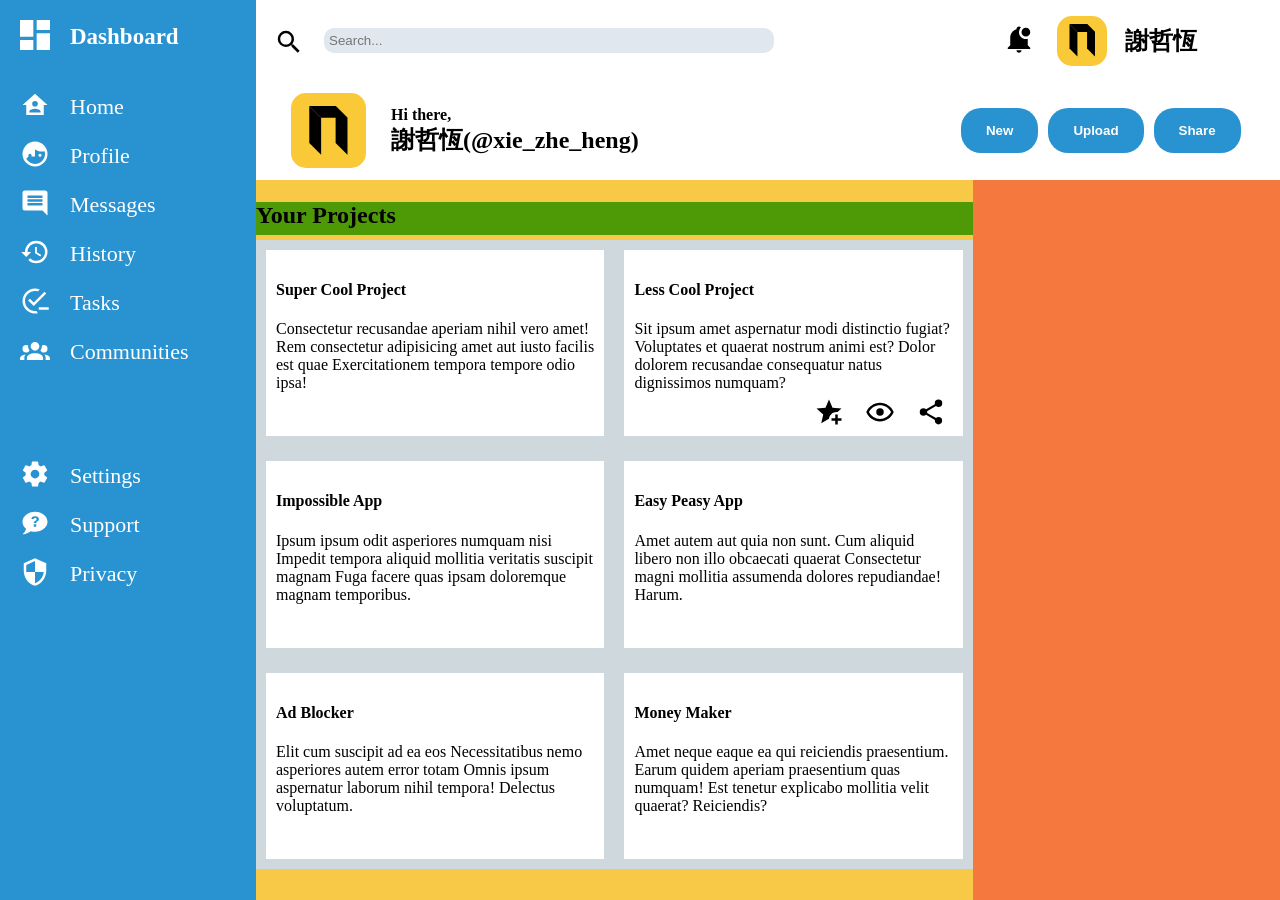
==== dashboard-grid-project/index.html @ 3f79ef55 "PROJECT TILES" ====
<!doctype html>
<html lang="en">
  <head>
    <meta charset="UTF-8" />
    <meta name="viewport" content="width=device-width, initial-scale=1.0" />
    <title>DashBoard</title>
    <link rel="stylesheet" href="style.css" />
    <script src="script.js" defer></script>
  </head>
  <body>
    <!-- CONTAINER -->
    <div class="container">
      <!-- LEFT SECTION -->
      <div class="left">
        <!-- DASHBOARD (logo) -->
        <div class="dashboard">
          <i>
            <svg xmlns="http://www.w3.org/2000/svg" viewBox="0 0 24 24">
              <title>view-dashboard</title>
              <path
                d="M13,3V9H21V3M13,21H21V11H13M3,21H11V15H3M3,13H11V3H3V13Z"
              />
            </svg>
          </i>
          <span>Dashboard</span>
        </div>
        <!-- /dashboard -->
        <!-- NAV -->
        <nav>
          <ul>
            <li>
              <a href="#"
                ><i
                  ><svg xmlns="http://www.w3.org/2000/svg" viewBox="0 0 24 24">
                    <title>home-account</title>
                    <path
                      d="M12,3L2,12H5V20H19V12H22L12,3M12,8.75A2.25,2.25 0 0,1 14.25,11A2.25,2.25 0 0,1 12,13.25A2.25,2.25 0 0,1 9.75,11A2.25,2.25 0 0,1 12,8.75M12,15C13.5,15 16.5,15.75 16.5,17.25V18H7.5V17.25C7.5,15.75 10.5,15 12,15Z"
                    /></svg></i
                ><span>Home</span></a
              >
            </li>
            <li>
              <a href="#"
                ><i
                  ><svg xmlns="http://www.w3.org/2000/svg" viewBox="0 0 24 24">
                    <title>face-man-profile</title>
                    <path
                      d="M12,2A10,10 0 0,0 2,12A10,10 0 0,0 12,22A10,10 0 0,0 22,12A10,10 0 0,0 12,2M12,8.39C13.57,9.4 15.42,10 17.42,10C18.2,10 18.95,9.91 19.67,9.74C19.88,10.45 20,11.21 20,12C20,16.41 16.41,20 12,20C9,20 6.39,18.34 5,15.89L6.75,14V13A1.25,1.25 0 0,1 8,11.75A1.25,1.25 0 0,1 9.25,13V14H12M16,11.75A1.25,1.25 0 0,0 14.75,13A1.25,1.25 0 0,0 16,14.25A1.25,1.25 0 0,0 17.25,13A1.25,1.25 0 0,0 16,11.75Z"
                    /></svg></i
                ><span>Profile</span></a
              >
            </li>
            <li>
              <a href="#"
                ><i
                  ><svg xmlns="http://www.w3.org/2000/svg" viewBox="0 0 24 24">
                    <title>message-reply-text</title>
                    <path
                      d="M18,8H6V6H18V8M18,11H6V9H18V11M18,14H6V12H18V14M22,4A2,2 0 0,0 20,2H4A2,2 0 0,0 2,4V16A2,2 0 0,0 4,18H18L22,22V4Z"
                    /></svg></i
                ><span>Messages</span></a
              >
            </li>
            <li>
              <a href="#"
                ><i
                  ><svg xmlns="http://www.w3.org/2000/svg" viewBox="0 0 24 24">
                    <title>history</title>
                    <path
                      d="M13.5,8H12V13L16.28,15.54L17,14.33L13.5,12.25V8M13,3A9,9 0 0,0 4,12H1L4.96,16.03L9,12H6A7,7 0 0,1 13,5A7,7 0 0,1 20,12A7,7 0 0,1 13,19C11.07,19 9.32,18.21 8.06,16.94L6.64,18.36C8.27,20 10.5,21 13,21A9,9 0 0,0 22,12A9,9 0 0,0 13,3"
                    /></svg></i
                ><span>History</span></a
              >
            </li>
            <li>
              <a href="#"
                ><i
                  ><svg xmlns="http://www.w3.org/2000/svg" viewBox="0 0 24 24">
                    <title>checkbox-marked-circle-minus-outline</title>
                    <path
                      d="M14.3 21.7C13.6 21.9 12.8 22 12 22C6.5 22 2 17.5 2 12C2 6.5 6.5 2 12 2C13.3 2 14.6 2.3 15.8 2.7L14.2 4.3C13.5 4.1 12.8 4 12 4C7.6 4 4 7.6 4 12C4 16.4 7.6 20 12 20C12.4 20 12.9 20 13.3 19.9C13.5 20.6 13.9 21.2 14.3 21.7M7.9 10.1L6.5 11.5L11 16L21 6L19.6 4.6L11 13.2L7.9 10.1M15 17V19H23V17H15Z"
                    /></svg></i
                ><span>Tasks</span></a
              >
            </li>
            <li>
              <a href="#"
                ><i
                  ><svg xmlns="http://www.w3.org/2000/svg" viewBox="0 0 24 24">
                    <title>account-group</title>
                    <path
                      d="M12,5.5A3.5,3.5 0 0,1 15.5,9A3.5,3.5 0 0,1 12,12.5A3.5,3.5 0 0,1 8.5,9A3.5,3.5 0 0,1 12,5.5M5,8C5.56,8 6.08,8.15 6.53,8.42C6.38,9.85 6.8,11.27 7.66,12.38C7.16,13.34 6.16,14 5,14A3,3 0 0,1 2,11A3,3 0 0,1 5,8M19,8A3,3 0 0,1 22,11A3,3 0 0,1 19,14C17.84,14 16.84,13.34 16.34,12.38C17.2,11.27 17.62,9.85 17.47,8.42C17.92,8.15 18.44,8 19,8M5.5,18.25C5.5,16.18 8.41,14.5 12,14.5C15.59,14.5 18.5,16.18 18.5,18.25V20H5.5V18.25M0,20V18.5C0,17.11 1.89,15.94 4.45,15.6C3.86,16.28 3.5,17.22 3.5,18.25V20H0M24,20H20.5V18.25C20.5,17.22 20.14,16.28 19.55,15.6C22.11,15.94 24,17.11 24,18.5V20Z"
                    /></svg></i
                ><span>Communities</span></a
              >
            </li>
            <li>
              <a href="#"
                ><i
                  ><svg xmlns="http://www.w3.org/2000/svg" viewBox="0 0 24 24">
                    <title>cog</title>
                    <path
                      d="M12,15.5A3.5,3.5 0 0,1 8.5,12A3.5,3.5 0 0,1 12,8.5A3.5,3.5 0 0,1 15.5,12A3.5,3.5 0 0,1 12,15.5M19.43,12.97C19.47,12.65 19.5,12.33 19.5,12C19.5,11.67 19.47,11.34 19.43,11L21.54,9.37C21.73,9.22 21.78,8.95 21.66,8.73L19.66,5.27C19.54,5.05 19.27,4.96 19.05,5.05L16.56,6.05C16.04,5.66 15.5,5.32 14.87,5.07L14.5,2.42C14.46,2.18 14.25,2 14,2H10C9.75,2 9.54,2.18 9.5,2.42L9.13,5.07C8.5,5.32 7.96,5.66 7.44,6.05L4.95,5.05C4.73,4.96 4.46,5.05 4.34,5.27L2.34,8.73C2.21,8.95 2.27,9.22 2.46,9.37L4.57,11C4.53,11.34 4.5,11.67 4.5,12C4.5,12.33 4.53,12.65 4.57,12.97L2.46,14.63C2.27,14.78 2.21,15.05 2.34,15.27L4.34,18.73C4.46,18.95 4.73,19.03 4.95,18.95L7.44,17.94C7.96,18.34 8.5,18.68 9.13,18.93L9.5,21.58C9.54,21.82 9.75,22 10,22H14C14.25,22 14.46,21.82 14.5,21.58L14.87,18.93C15.5,18.67 16.04,18.34 16.56,17.94L19.05,18.95C19.27,19.03 19.54,18.95 19.66,18.73L21.66,15.27C21.78,15.05 21.73,14.78 21.54,14.63L19.43,12.97Z"
                    /></svg></i
                ><span>Settings</span></a
              >
            </li>
            <li>
              <a href="#"
                ><i
                  ><svg xmlns="http://www.w3.org/2000/svg" viewBox="0 0 24 24">
                    <title>chat-question</title>
                    <path
                      d="M12 3C6.5 3 2 6.6 2 11C2 13.1 3 15.1 4.8 16.5C4.8 17.1 4.4 18.7 2 21C2 21 5.5 21 8.5 18.5C9.6 18.8 10.8 19 12 19C17.5 19 22 15.4 22 11S17.5 3 12 3M13 15H11V13H13V15M14.8 10C14.5 10.4 14.1 10.6 13.7 10.8C13.4 11 13.3 11.1 13.2 11.3C13 11.5 13 11.7 13 12H11C11 11.5 11.1 11.2 11.3 10.9C11.5 10.7 11.9 10.4 12.4 10.1C12.7 10 12.9 9.8 13 9.6C13.1 9.4 13.2 9.1 13.2 8.9C13.2 8.6 13.1 8.4 12.9 8.2C12.7 8 12.4 7.9 12.1 7.9C11.8 7.9 11.6 8 11.4 8.1C11.2 8.2 11.1 8.4 11.1 8.7H9.1C9.2 8 9.5 7.4 10 7C10.5 6.6 11.2 6.5 12.1 6.5C13 6.5 13.8 6.7 14.3 7.1C14.8 7.5 15.1 8.1 15.1 8.8C15.2 9.2 15.1 9.6 14.8 10Z"
                    /></svg></i
                ><span>Support</span></a
              >
            </li>
            <li>
              <a href="#"
                ><i
                  ><svg xmlns="http://www.w3.org/2000/svg" viewBox="0 0 24 24">
                    <title>security</title>
                    <path
                      d="M12,12H19C18.47,16.11 15.72,19.78 12,20.92V12H5V6.3L12,3.19M12,1L3,5V11C3,16.55 6.84,21.73 12,23C17.16,21.73 21,16.55 21,11V5L12,1Z"
                    /></svg></i
                ><span>Privacy</span></a
              >
            </li>
          </ul>
        </nav>
        <!-- /nav -->
      </div>
      <!-- /left -->
      <!-- TOP SECTION-->
      <div class="top">
        <!-- SEARCH (bar) -->
        <div class="search">
          <button class="glass">
            <svg xmlns="http://www.w3.org/2000/svg" viewBox="0 0 24 24">
              <title>magnify</title>
              <path
                d="M9.5,3A6.5,6.5 0 0,1 16,9.5C16,11.11 15.41,12.59 14.44,13.73L14.71,14H15.5L20.5,19L19,20.5L14,15.5V14.71L13.73,14.44C12.59,15.41 11.11,16 9.5,16A6.5,6.5 0 0,1 3,9.5A6.5,6.5 0 0,1 9.5,3M9.5,5C7,5 5,7 5,9.5C5,12 7,14 9.5,14C12,14 14,12 14,9.5C14,7 12,5 9.5,5Z"
              />
            </svg>
          </button>
          <div class="bar">
            <input type="text" placeholder="Search..." />
          </div>
        </div>
        <!-- /search -->
        <!-- PROFILE  -->
        <div class="profile">
          <!-- BELL ICON -->
          <i class="bellicon">
            <svg xmlns="http://www.w3.org/2000/svg" viewBox="0 0 24 24">
              <title>bell-badge</title>
              <path
                d="M21 6.5C21 8.43 19.43 10 17.5 10S14 8.43 14 6.5 15.57 3 17.5 3 21 4.57 21 6.5M19 11.79C18.5 11.92 18 12 17.5 12C14.47 12 12 9.53 12 6.5C12 5.03 12.58 3.7 13.5 2.71C13.15 2.28 12.61 2 12 2C10.9 2 10 2.9 10 4V4.29C7.03 5.17 5 7.9 5 11V17L3 19V20H21V19L19 17V11.79M12 23C13.11 23 14 22.11 14 21H10C10 22.11 10.9 23 12 23Z"
              />
            </svg>
          </i>
          <!-- /bellicon -->
          <!-- LT1 PROFILE PIC -->
          <div class="profile-pic">
            <svg
              class="lt1"
              xmlns="http://www.w3.org/2000/svg"
              viewBox="34 18 58 74"
            >
              <polygon points="34,18 52,36 52,92 34,74" fill="#000" />
              <polygon points="34,18 74,18 92,36 52,36" fill="#000" />
              <polygon points="74,18 92,36 92,92 74,74" fill="#000" />
            </svg>
          </div>
          <!-- /lt1 profile pic -->
          <h2 class="my-name">謝哲恆</h2>
        </div>
        <!-- /profile -->
        <!-- WELCOME  -->
        <div class="welcome">
          <!-- LARGER PROFILE PIC -->
          <div class="profile-pic">
            <svg
              class="lt1"
              xmlns="http://www.w3.org/2000/svg"
              viewBox="34 18 58 74"
            >
              <polygon points="34,18 52,36 52,92 34,74" fill="#000" />
              <polygon points="34,18 74,18 92,36 52,36" fill="#000" />
              <polygon points="74,18 92,36 92,92 74,74" fill="#000" />
            </svg>
          </div>
          <!-- /larger profile pic -->
          <!-- hi there username -->
          <div class="hi-there-xie">
            <h4>Hi there,</h4>
            <h2>謝哲恆(@xie_zhe_heng)</h2>
          </div>
          <!-- /hi-there -->
        </div>
        <!-- /welcome -->
        <!-- FILE -->
        <div class="file">
          <button class="btn">New</button>
          <button class="btn">Upload</button>
          <button class="btn">Share</button>
        </div>
        <!-- /file -->
      </div>
      <!-- /top -->
      <div class="bottom">
        <!-- PROJECTS -->
        <div class="projects">
          <h2 class="your-projects">Your Projects</h2>
          <div class="tiles">
            <div class="super-cool-project">
              <h4>Super Cool Project</h4>
              <p>Consectetur recusandae aperiam nihil vero amet! Rem consectetur adipisicing amet aut iusto facilis est quae Exercitationem tempora tempore odio ipsa!</p>
            </div>
            <div class="super-cool-project">
              <h4>
                Less Cool Project
              </h4>
              <p>Sit ipsum amet aspernatur modi distinctio fugiat? Voluptates et quaerat nostrum animi est? Dolor dolorem recusandae consequatur natus dignissimos numquam?</p>
              <button class="star">
                <svg xmlns="http://www.w3.org/2000/svg" viewBox="0 0 24 24"><title>star-plus</title><path d="M5.8 21L7.4 14L2 9.2L9.2 8.6L12 2L14.8 8.6L22 9.2L18.8 12H18C14.9 12 12.4 14.3 12 17.3L5.8 21M17 14V17H14V19H17V22H19V19H22V17H19V14H17Z" /></svg>
              </button>
              <button class="eye">
                <svg xmlns="http://www.w3.org/2000/svg" viewBox="0 0 24 24"><title>eye-outline</title><path d="M12,9A3,3 0 0,1 15,12A3,3 0 0,1 12,15A3,3 0 0,1 9,12A3,3 0 0,1 12,9M12,4.5C17,4.5 21.27,7.61 23,12C21.27,16.39 17,19.5 12,19.5C7,19.5 2.73,16.39 1,12C2.73,7.61 7,4.5 12,4.5M3.18,12C4.83,15.36 8.24,17.5 12,17.5C15.76,17.5 19.17,15.36 20.82,12C19.17,8.64 15.76,6.5 12,6.5C8.24,6.5 4.83,8.64 3.18,12Z" /></svg>
              </button>
              <button class="share">
                <svg xmlns="http://www.w3.org/2000/svg" viewBox="0 0 24 24"><title>share-variant</title><path d="M18,16.08C17.24,16.08 16.56,16.38 16.04,16.85L8.91,12.7C8.96,12.47 9,12.24 9,12C9,11.76 8.96,11.53 8.91,11.3L15.96,7.19C16.5,7.69 17.21,8 18,8A3,3 0 0,0 21,5A3,3 0 0,0 18,2A3,3 0 0,0 15,5C15,5.24 15.04,5.47 15.09,5.7L8.04,9.81C7.5,9.31 6.79,9 6,9A3,3 0 0,0 3,12A3,3 0 0,0 6,15C6.79,15 7.5,14.69 8.04,14.19L15.16,18.34C15.11,18.55 15.08,18.77 15.08,19C15.08,20.61 16.39,21.91 18,21.91C19.61,21.91 20.92,20.61 20.92,19A2.92,2.92 0 0,0 18,16.08Z" /></svg>
              </button>
            </div>
            <div class="super-cool-project">
              <h4>
                Impossible App
              </h4>
              <p>Ipsum ipsum odit asperiores numquam nisi Impedit tempora aliquid mollitia veritatis suscipit magnam Fuga facere quas ipsam doloremque magnam temporibus.</p>
            </div>
            <div class="super-cool-project">
              <h4>
                Easy Peasy App
              </h4>
              <p>Amet autem aut quia non sunt. Cum aliquid libero non illo obcaecati quaerat Consectetur magni mollitia assumenda dolores repudiandae! Harum.</p>
            </div>
            <div class="super-cool-project">
              <h4>
                Ad Blocker
              </h4>
              <p>Elit cum suscipit ad ea eos Necessitatibus nemo asperiores autem error totam Omnis ipsum aspernatur laborum nihil tempora! Delectus voluptatum.</p>
            </div>
            <div class="super-cool-project">
              <h4>Money Maker</h4>
              <p>Amet neque eaque ea qui reiciendis praesentium. Earum quidem aperiam praesentium quas numquam! Est tenetur explicabo mollitia velit quaerat? Reiciendis?</p>
            </div>
          </div>
        </div>
        <!-- /projects -->
        <!-- ANNOUNCEMENTS TRENDING -->
        <div class="announcements-trending"></div>
        <!-- /announcements trending -->
      </div>
    </div>
    <!-- /container -->
  </body>
</html>
---- dashboard-grid-project/style.css ----
html, body {
  margin: 0;
}

* {
  box-sizing: border-box;
}

.container {
  height: 100vh;
  display: grid;
  grid-template-columns: 20% 1fr 1fr 1fr;
  grid-template-rows: 20% 1fr 1fr 1fr;
  grid-template-areas: "nav top top top" "nav bottom bottom bottom" "nav bottom bottom bottom" "nav bottom bottom bottom";
}

.left  {
  background-color: #2992d0;
  grid-area: nav;
}

.top  {
  grid-area: top;
  background-color: #fff;
}

.bottom {
  grid-area: bottom;
  background-color: #e1e7ef;
}

nav ul {
  display: flex;
  flex-direction: column;
  list-style: none;
  padding-left: 20px;
  gap: 15px;
}

nav svg {
  width: 30px;
  margin-right: 20px;
  fill: white;
}

nav ul li a{
  display: flex;
  align-items: center;
  justify-content: flex-start;
  text-decoration: none;
  color: #fff;
}

a span {
  font-size: 22px;
}

nav ul li:nth-child(6) {
  margin-bottom: 75px;
}

.dashboard {
  display: flex;
  align-items: center;
  padding: 15px;
}

.dashboard span {
  color: #fff;
  font-size: 23px;
  font-weight: bold;
}

.dashboard svg {
  margin-right: 15px;
  width: 40px;
  fill: #fff;
}

.search {
  grid-area: search;
  display: flex;
  align-items: center;
  justify-content: flex-start;
  gap: 0;
  padding: 0;
}

.profile {
  grid-area: profile;
}

.welcome {
  grid-area: welcome;
}

.file {
  grid-area: file;
}

.top {
  display: grid;
  grid-template-areas: "search search search profile profile" "welcome welcome welcome file file";
  grid-template-columns: 30% 1fr 1fr 1fr 1fr;
  grid-template-rows: 1fr 55%;
}

.bar input {
  border: none;
  outline: none;
  width: 450px;
  background-color: #e1e7ef;
  border-radius: 10px;
  padding: 5px;
}

/* MAGNIFYING GLASS ICON */
.glass {
  background: none;
  border: none;
  cursor: pointer;
  margin-left: 18px;
  margin-top: 5px;
  padding: 0;
  fill: #000;
  width: 50px;
}

.profile {
  display: flex;
  justify-content: center;
  align-items: center;
  gap: 8px;
}

.glass svg {
  margin-right: 20px;
}

.profile-pic {
  background-color: #f9c937;
  width: 50px;
  height: 50px;
  border-radius: 15px;
  position: relative;
  display: flex;
  justify-content: center;
  align-items: center;
  margin-right: 10px;
  cursor: pointer;
}

.lt1 {
  width: 65%;
  height: 65%;
  fill: #000;
}

.bellicon svg {
  cursor: pointer;
  fill: white;
  width: 30px;
  fill: #000;
  margin-right: 15px;
}

.my-name {
  cursor: pointer;
}

.welcome {
  display: flex;
  align-items: center;
  justify-content: flex-start;
  gap: 15px;
}

.welcome .profile-pic {
  margin-left: 35px;
  width: 75px;
  height: 75px;
}

.hi-there-xie {
  display: flex;
  flex-direction: column;
  gap: 0;
  justify-content: center;
  align-items: flex-start;
}

.hi-there-xie h4,
.hi-there-xie h2 {
  margin: 0;
}

.file {
  display: flex;
  justify-content: center;
  align-items: center;
  gap: 10px;
}

.btn {
  background-color: #2992d0;
  font-weight: bold;
  border: none;
  padding: 15px 25px;
  color: #fff;
  border-radius: 20px;
  cursor: pointer;

}

.bottom {
  display: grid;
  grid-template-areas: "projects announcements-trending";
  grid-template-columns: 70% 1fr;
}

.projects {
  grid-area: projects;
  background-color: #f8c847;
  display: grid;
  padding: 3% 0 5%;
  grid-template-rows: 5% 95%;
  gap: 5px;
}

.announcements-trending {
  grid-area: announcements-trending;
  background-color: #f5793e;
}

.your-projects {
  background-color: #4e9a06;
  padding: 0;
  margin: 0;
}

.tiles {
  background-color: #cfd8dc;
  display: grid;
  grid-template-columns: 1fr 1fr;
  grid-template-rows: 1fr 1fr 1fr;
  row-gap: 25px;
  column-gap: 20px;
  padding: 10px;
}

.super-cool-project {
  background-color: #ffffff;
  padding: 10px;
  position: relative;
}

.super-cool-project svg {
  width: 30px;
  position: absolute;
}

.super-cool-project button {
  background: none;
  border: none;
  padding: 0;
  cursor: pointer;
  color: inherit; /* so icon inherits text color */
}

.star svg {
  right: 35%;
  bottom: 5%;
}

.eye svg {
  right: 20%;
  bottom: 5%;
}

.share svg {
  right: 5%;
  bottom: 5%;
}
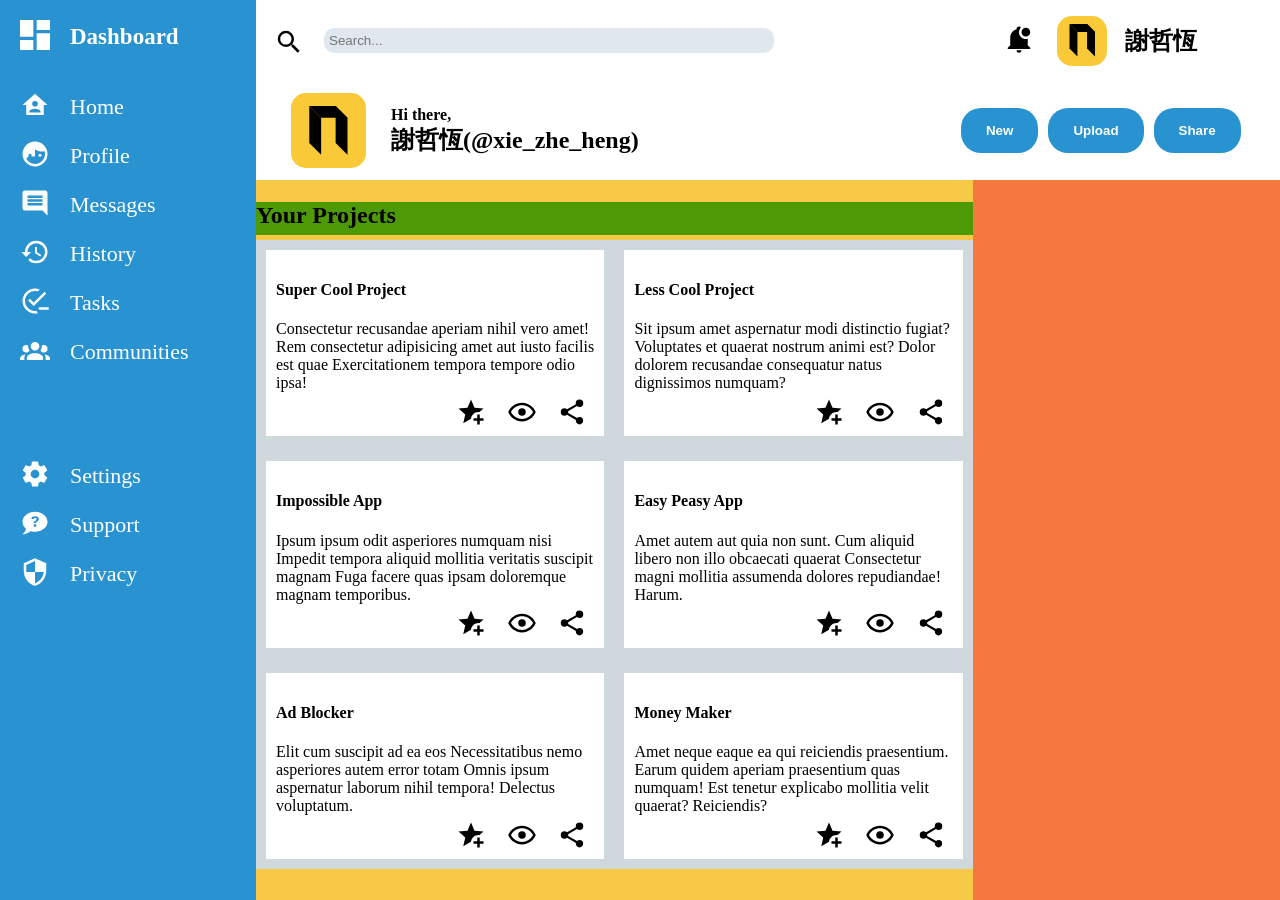
==== commit 4aa1a743: "tiles duplicated" ====
--- a/dashboard-grid-project/index.html
+++ b/dashboard-grid-project/index.html
@@ -217,6 +217,15 @@
             <div class="super-cool-project">
               <h4>Super Cool Project</h4>
               <p>Consectetur recusandae aperiam nihil vero amet! Rem consectetur adipisicing amet aut iusto facilis est quae Exercitationem tempora tempore odio ipsa!</p>
+              <button class="star">
+                <svg xmlns="http://www.w3.org/2000/svg" viewBox="0 0 24 24"><title>star-plus</title><path d="M5.8 21L7.4 14L2 9.2L9.2 8.6L12 2L14.8 8.6L22 9.2L18.8 12H18C14.9 12 12.4 14.3 12 17.3L5.8 21M17 14V17H14V19H17V22H19V19H22V17H19V14H17Z" /></svg>
+              </button>
+              <button class="eye">
+                <svg xmlns="http://www.w3.org/2000/svg" viewBox="0 0 24 24"><title>eye-outline</title><path d="M12,9A3,3 0 0,1 15,12A3,3 0 0,1 12,15A3,3 0 0,1 9,12A3,3 0 0,1 12,9M12,4.5C17,4.5 21.27,7.61 23,12C21.27,16.39 17,19.5 12,19.5C7,19.5 2.73,16.39 1,12C2.73,7.61 7,4.5 12,4.5M3.18,12C4.83,15.36 8.24,17.5 12,17.5C15.76,17.5 19.17,15.36 20.82,12C19.17,8.64 15.76,6.5 12,6.5C8.24,6.5 4.83,8.64 3.18,12Z" /></svg>
+              </button>
+              <button class="share">
+                <svg xmlns="http://www.w3.org/2000/svg" viewBox="0 0 24 24"><title>share-variant</title><path d="M18,16.08C17.24,16.08 16.56,16.38 16.04,16.85L8.91,12.7C8.96,12.47 9,12.24 9,12C9,11.76 8.96,11.53 8.91,11.3L15.96,7.19C16.5,7.69 17.21,8 18,8A3,3 0 0,0 21,5A3,3 0 0,0 18,2A3,3 0 0,0 15,5C15,5.24 15.04,5.47 15.09,5.7L8.04,9.81C7.5,9.31 6.79,9 6,9A3,3 0 0,0 3,12A3,3 0 0,0 6,15C6.79,15 7.5,14.69 8.04,14.19L15.16,18.34C15.11,18.55 15.08,18.77 15.08,19C15.08,20.61 16.39,21.91 18,21.91C19.61,21.91 20.92,20.61 20.92,19A2.92,2.92 0 0,0 18,16.08Z" /></svg>
+              </button>
             </div>
             <div class="super-cool-project">
               <h4>
@@ -238,22 +247,58 @@
                 Impossible App
               </h4>
               <p>Ipsum ipsum odit asperiores numquam nisi Impedit tempora aliquid mollitia veritatis suscipit magnam Fuga facere quas ipsam doloremque magnam temporibus.</p>
+              <button class="star">
+                <svg xmlns="http://www.w3.org/2000/svg" viewBox="0 0 24 24"><title>star-plus</title><path d="M5.8 21L7.4 14L2 9.2L9.2 8.6L12 2L14.8 8.6L22 9.2L18.8 12H18C14.9 12 12.4 14.3 12 17.3L5.8 21M17 14V17H14V19H17V22H19V19H22V17H19V14H17Z" /></svg>
+              </button>
+              <button class="eye">
+                <svg xmlns="http://www.w3.org/2000/svg" viewBox="0 0 24 24"><title>eye-outline</title><path d="M12,9A3,3 0 0,1 15,12A3,3 0 0,1 12,15A3,3 0 0,1 9,12A3,3 0 0,1 12,9M12,4.5C17,4.5 21.27,7.61 23,12C21.27,16.39 17,19.5 12,19.5C7,19.5 2.73,16.39 1,12C2.73,7.61 7,4.5 12,4.5M3.18,12C4.83,15.36 8.24,17.5 12,17.5C15.76,17.5 19.17,15.36 20.82,12C19.17,8.64 15.76,6.5 12,6.5C8.24,6.5 4.83,8.64 3.18,12Z" /></svg>
+              </button>
+              <button class="share">
+                <svg xmlns="http://www.w3.org/2000/svg" viewBox="0 0 24 24"><title>share-variant</title><path d="M18,16.08C17.24,16.08 16.56,16.38 16.04,16.85L8.91,12.7C8.96,12.47 9,12.24 9,12C9,11.76 8.96,11.53 8.91,11.3L15.96,7.19C16.5,7.69 17.21,8 18,8A3,3 0 0,0 21,5A3,3 0 0,0 18,2A3,3 0 0,0 15,5C15,5.24 15.04,5.47 15.09,5.7L8.04,9.81C7.5,9.31 6.79,9 6,9A3,3 0 0,0 3,12A3,3 0 0,0 6,15C6.79,15 7.5,14.69 8.04,14.19L15.16,18.34C15.11,18.55 15.08,18.77 15.08,19C15.08,20.61 16.39,21.91 18,21.91C19.61,21.91 20.92,20.61 20.92,19A2.92,2.92 0 0,0 18,16.08Z" /></svg>
+              </button>
             </div>
             <div class="super-cool-project">
               <h4>
                 Easy Peasy App
               </h4>
               <p>Amet autem aut quia non sunt. Cum aliquid libero non illo obcaecati quaerat Consectetur magni mollitia assumenda dolores repudiandae! Harum.</p>
+              <button class="star">
+                <svg xmlns="http://www.w3.org/2000/svg" viewBox="0 0 24 24"><title>star-plus</title><path d="M5.8 21L7.4 14L2 9.2L9.2 8.6L12 2L14.8 8.6L22 9.2L18.8 12H18C14.9 12 12.4 14.3 12 17.3L5.8 21M17 14V17H14V19H17V22H19V19H22V17H19V14H17Z" /></svg>
+              </button>
+              <button class="eye">
+                <svg xmlns="http://www.w3.org/2000/svg" viewBox="0 0 24 24"><title>eye-outline</title><path d="M12,9A3,3 0 0,1 15,12A3,3 0 0,1 12,15A3,3 0 0,1 9,12A3,3 0 0,1 12,9M12,4.5C17,4.5 21.27,7.61 23,12C21.27,16.39 17,19.5 12,19.5C7,19.5 2.73,16.39 1,12C2.73,7.61 7,4.5 12,4.5M3.18,12C4.83,15.36 8.24,17.5 12,17.5C15.76,17.5 19.17,15.36 20.82,12C19.17,8.64 15.76,6.5 12,6.5C8.24,6.5 4.83,8.64 3.18,12Z" /></svg>
+              </button>
+              <button class="share">
+                <svg xmlns="http://www.w3.org/2000/svg" viewBox="0 0 24 24"><title>share-variant</title><path d="M18,16.08C17.24,16.08 16.56,16.38 16.04,16.85L8.91,12.7C8.96,12.47 9,12.24 9,12C9,11.76 8.96,11.53 8.91,11.3L15.96,7.19C16.5,7.69 17.21,8 18,8A3,3 0 0,0 21,5A3,3 0 0,0 18,2A3,3 0 0,0 15,5C15,5.24 15.04,5.47 15.09,5.7L8.04,9.81C7.5,9.31 6.79,9 6,9A3,3 0 0,0 3,12A3,3 0 0,0 6,15C6.79,15 7.5,14.69 8.04,14.19L15.16,18.34C15.11,18.55 15.08,18.77 15.08,19C15.08,20.61 16.39,21.91 18,21.91C19.61,21.91 20.92,20.61 20.92,19A2.92,2.92 0 0,0 18,16.08Z" /></svg>
+              </button>
             </div>
             <div class="super-cool-project">
               <h4>
                 Ad Blocker
               </h4>
               <p>Elit cum suscipit ad ea eos Necessitatibus nemo asperiores autem error totam Omnis ipsum aspernatur laborum nihil tempora! Delectus voluptatum.</p>
+              <button class="star">
+                <svg xmlns="http://www.w3.org/2000/svg" viewBox="0 0 24 24"><title>star-plus</title><path d="M5.8 21L7.4 14L2 9.2L9.2 8.6L12 2L14.8 8.6L22 9.2L18.8 12H18C14.9 12 12.4 14.3 12 17.3L5.8 21M17 14V17H14V19H17V22H19V19H22V17H19V14H17Z" /></svg>
+              </button>
+              <button class="eye">
+                <svg xmlns="http://www.w3.org/2000/svg" viewBox="0 0 24 24"><title>eye-outline</title><path d="M12,9A3,3 0 0,1 15,12A3,3 0 0,1 12,15A3,3 0 0,1 9,12A3,3 0 0,1 12,9M12,4.5C17,4.5 21.27,7.61 23,12C21.27,16.39 17,19.5 12,19.5C7,19.5 2.73,16.39 1,12C2.73,7.61 7,4.5 12,4.5M3.18,12C4.83,15.36 8.24,17.5 12,17.5C15.76,17.5 19.17,15.36 20.82,12C19.17,8.64 15.76,6.5 12,6.5C8.24,6.5 4.83,8.64 3.18,12Z" /></svg>
+              </button>
+              <button class="share">
+                <svg xmlns="http://www.w3.org/2000/svg" viewBox="0 0 24 24"><title>share-variant</title><path d="M18,16.08C17.24,16.08 16.56,16.38 16.04,16.85L8.91,12.7C8.96,12.47 9,12.24 9,12C9,11.76 8.96,11.53 8.91,11.3L15.96,7.19C16.5,7.69 17.21,8 18,8A3,3 0 0,0 21,5A3,3 0 0,0 18,2A3,3 0 0,0 15,5C15,5.24 15.04,5.47 15.09,5.7L8.04,9.81C7.5,9.31 6.79,9 6,9A3,3 0 0,0 3,12A3,3 0 0,0 6,15C6.79,15 7.5,14.69 8.04,14.19L15.16,18.34C15.11,18.55 15.08,18.77 15.08,19C15.08,20.61 16.39,21.91 18,21.91C19.61,21.91 20.92,20.61 20.92,19A2.92,2.92 0 0,0 18,16.08Z" /></svg>
+              </button>
             </div>
             <div class="super-cool-project">
               <h4>Money Maker</h4>
               <p>Amet neque eaque ea qui reiciendis praesentium. Earum quidem aperiam praesentium quas numquam! Est tenetur explicabo mollitia velit quaerat? Reiciendis?</p>
+              <button class="star">
+                <svg xmlns="http://www.w3.org/2000/svg" viewBox="0 0 24 24"><title>star-plus</title><path d="M5.8 21L7.4 14L2 9.2L9.2 8.6L12 2L14.8 8.6L22 9.2L18.8 12H18C14.9 12 12.4 14.3 12 17.3L5.8 21M17 14V17H14V19H17V22H19V19H22V17H19V14H17Z" /></svg>
+              </button>
+              <button class="eye">
+                <svg xmlns="http://www.w3.org/2000/svg" viewBox="0 0 24 24"><title>eye-outline</title><path d="M12,9A3,3 0 0,1 15,12A3,3 0 0,1 12,15A3,3 0 0,1 9,12A3,3 0 0,1 12,9M12,4.5C17,4.5 21.27,7.61 23,12C21.27,16.39 17,19.5 12,19.5C7,19.5 2.73,16.39 1,12C2.73,7.61 7,4.5 12,4.5M3.18,12C4.83,15.36 8.24,17.5 12,17.5C15.76,17.5 19.17,15.36 20.82,12C19.17,8.64 15.76,6.5 12,6.5C8.24,6.5 4.83,8.64 3.18,12Z" /></svg>
+              </button>
+              <button class="share">
+                <svg xmlns="http://www.w3.org/2000/svg" viewBox="0 0 24 24"><title>share-variant</title><path d="M18,16.08C17.24,16.08 16.56,16.38 16.04,16.85L8.91,12.7C8.96,12.47 9,12.24 9,12C9,11.76 8.96,11.53 8.91,11.3L15.96,7.19C16.5,7.69 17.21,8 18,8A3,3 0 0,0 21,5A3,3 0 0,0 18,2A3,3 0 0,0 15,5C15,5.24 15.04,5.47 15.09,5.7L8.04,9.81C7.5,9.31 6.79,9 6,9A3,3 0 0,0 3,12A3,3 0 0,0 6,15C6.79,15 7.5,14.69 8.04,14.19L15.16,18.34C15.11,18.55 15.08,18.77 15.08,19C15.08,20.61 16.39,21.91 18,21.91C19.61,21.91 20.92,20.61 20.92,19A2.92,2.92 0 0,0 18,16.08Z" /></svg>
+              </button>
             </div>
           </div>
         </div>
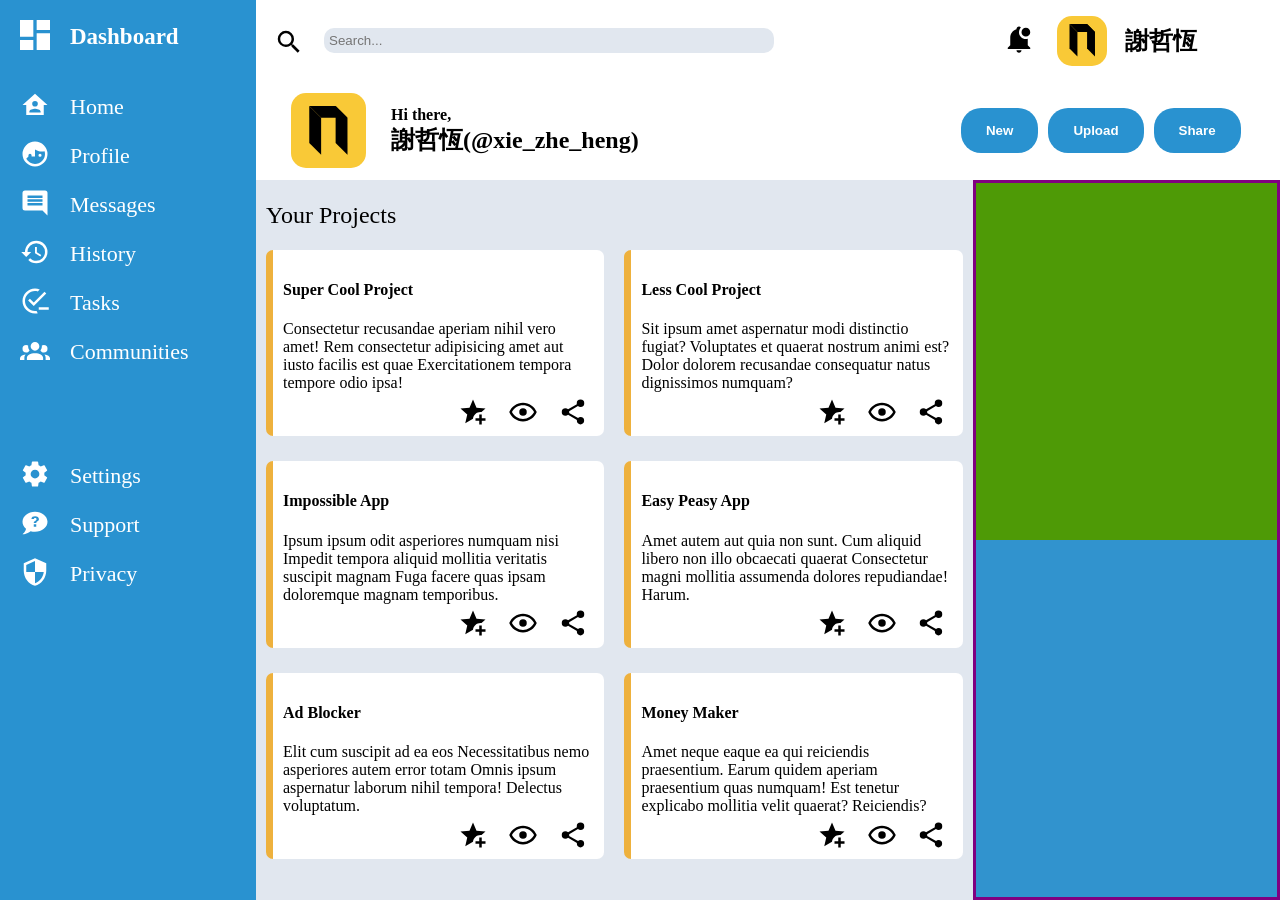
==== commit bac7f222: "grid areas for right area of bottom" ====
--- a/dashboard-grid-project/index.html
+++ b/dashboard-grid-project/index.html
@@ -304,7 +304,10 @@
         </div>
         <!-- /projects -->
         <!-- ANNOUNCEMENTS TRENDING -->
-        <div class="announcements-trending"></div>
+        <div class="announcements-trending">
+          <div class="announcements"></div>
+          <div class="trending"></div>
+        </div>
         <!-- /announcements trending -->
       </div>
     </div>
--- a/dashboard-grid-project/style.css
+++ b/dashboard-grid-project/style.css
@@ -220,7 +220,6 @@
 
 .projects {
   grid-area: projects;
-  background-color: #f8c847;
   display: grid;
   padding: 3% 0 5%;
   grid-template-rows: 5% 95%;
@@ -233,13 +232,13 @@
 }
 
 .your-projects {
-  background-color: #4e9a06;
   padding: 0;
   margin: 0;
+  margin-left: 10px;
+  font-weight: 540;
 }
 
 .tiles {
-  background-color: #cfd8dc;
   display: grid;
   grid-template-columns: 1fr 1fr;
   grid-template-rows: 1fr 1fr 1fr;
@@ -252,6 +251,8 @@
   background-color: #ffffff;
   padding: 10px;
   position: relative;
+  border-radius: 7px;
+  border-left: 7px solid #eeb13d;
 }
 
 .super-cool-project svg {
@@ -282,6 +283,22 @@
   bottom: 5%;
 }
 
-
-
-
+.announcements-trending {
+  border: 3px solid purple;
+  display: grid;
+  grid-template-areas: "announcements" "trending";
+}
+
+.announcements {
+  background-color: #4e9a06;
+  grid-area: announcements;
+}
+
+.trending {
+  background-color: #3193ce;
+  grid-area: trending;
+}
+
+
+
+
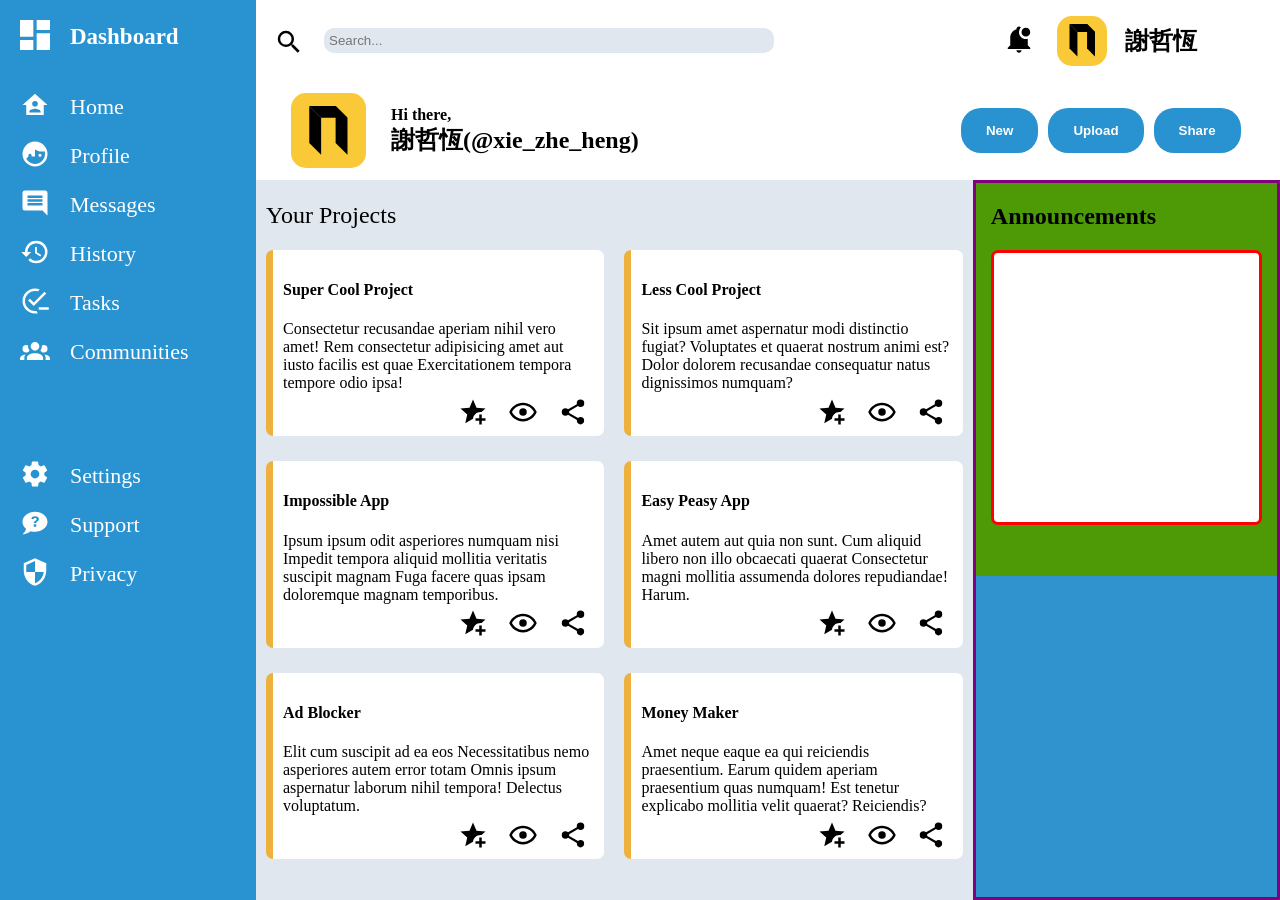
==== commit c75d2397: "start work on right panel (not complete yet)" ====
--- a/dashboard-grid-project/index.html
+++ b/dashboard-grid-project/index.html
@@ -216,88 +216,194 @@
           <div class="tiles">
             <div class="super-cool-project">
               <h4>Super Cool Project</h4>
-              <p>Consectetur recusandae aperiam nihil vero amet! Rem consectetur adipisicing amet aut iusto facilis est quae Exercitationem tempora tempore odio ipsa!</p>
-              <button class="star">
-                <svg xmlns="http://www.w3.org/2000/svg" viewBox="0 0 24 24"><title>star-plus</title><path d="M5.8 21L7.4 14L2 9.2L9.2 8.6L12 2L14.8 8.6L22 9.2L18.8 12H18C14.9 12 12.4 14.3 12 17.3L5.8 21M17 14V17H14V19H17V22H19V19H22V17H19V14H17Z" /></svg>
-              </button>
-              <button class="eye">
-                <svg xmlns="http://www.w3.org/2000/svg" viewBox="0 0 24 24"><title>eye-outline</title><path d="M12,9A3,3 0 0,1 15,12A3,3 0 0,1 12,15A3,3 0 0,1 9,12A3,3 0 0,1 12,9M12,4.5C17,4.5 21.27,7.61 23,12C21.27,16.39 17,19.5 12,19.5C7,19.5 2.73,16.39 1,12C2.73,7.61 7,4.5 12,4.5M3.18,12C4.83,15.36 8.24,17.5 12,17.5C15.76,17.5 19.17,15.36 20.82,12C19.17,8.64 15.76,6.5 12,6.5C8.24,6.5 4.83,8.64 3.18,12Z" /></svg>
-              </button>
-              <button class="share">
-                <svg xmlns="http://www.w3.org/2000/svg" viewBox="0 0 24 24"><title>share-variant</title><path d="M18,16.08C17.24,16.08 16.56,16.38 16.04,16.85L8.91,12.7C8.96,12.47 9,12.24 9,12C9,11.76 8.96,11.53 8.91,11.3L15.96,7.19C16.5,7.69 17.21,8 18,8A3,3 0 0,0 21,5A3,3 0 0,0 18,2A3,3 0 0,0 15,5C15,5.24 15.04,5.47 15.09,5.7L8.04,9.81C7.5,9.31 6.79,9 6,9A3,3 0 0,0 3,12A3,3 0 0,0 6,15C6.79,15 7.5,14.69 8.04,14.19L15.16,18.34C15.11,18.55 15.08,18.77 15.08,19C15.08,20.61 16.39,21.91 18,21.91C19.61,21.91 20.92,20.61 20.92,19A2.92,2.92 0 0,0 18,16.08Z" /></svg>
-              </button>
-            </div>
-            <div class="super-cool-project">
-              <h4>
-                Less Cool Project
-              </h4>
-              <p>Sit ipsum amet aspernatur modi distinctio fugiat? Voluptates et quaerat nostrum animi est? Dolor dolorem recusandae consequatur natus dignissimos numquam?</p>
-              <button class="star">
-                <svg xmlns="http://www.w3.org/2000/svg" viewBox="0 0 24 24"><title>star-plus</title><path d="M5.8 21L7.4 14L2 9.2L9.2 8.6L12 2L14.8 8.6L22 9.2L18.8 12H18C14.9 12 12.4 14.3 12 17.3L5.8 21M17 14V17H14V19H17V22H19V19H22V17H19V14H17Z" /></svg>
-              </button>
-              <button class="eye">
-                <svg xmlns="http://www.w3.org/2000/svg" viewBox="0 0 24 24"><title>eye-outline</title><path d="M12,9A3,3 0 0,1 15,12A3,3 0 0,1 12,15A3,3 0 0,1 9,12A3,3 0 0,1 12,9M12,4.5C17,4.5 21.27,7.61 23,12C21.27,16.39 17,19.5 12,19.5C7,19.5 2.73,16.39 1,12C2.73,7.61 7,4.5 12,4.5M3.18,12C4.83,15.36 8.24,17.5 12,17.5C15.76,17.5 19.17,15.36 20.82,12C19.17,8.64 15.76,6.5 12,6.5C8.24,6.5 4.83,8.64 3.18,12Z" /></svg>
-              </button>
-              <button class="share">
-                <svg xmlns="http://www.w3.org/2000/svg" viewBox="0 0 24 24"><title>share-variant</title><path d="M18,16.08C17.24,16.08 16.56,16.38 16.04,16.85L8.91,12.7C8.96,12.47 9,12.24 9,12C9,11.76 8.96,11.53 8.91,11.3L15.96,7.19C16.5,7.69 17.21,8 18,8A3,3 0 0,0 21,5A3,3 0 0,0 18,2A3,3 0 0,0 15,5C15,5.24 15.04,5.47 15.09,5.7L8.04,9.81C7.5,9.31 6.79,9 6,9A3,3 0 0,0 3,12A3,3 0 0,0 6,15C6.79,15 7.5,14.69 8.04,14.19L15.16,18.34C15.11,18.55 15.08,18.77 15.08,19C15.08,20.61 16.39,21.91 18,21.91C19.61,21.91 20.92,20.61 20.92,19A2.92,2.92 0 0,0 18,16.08Z" /></svg>
-              </button>
-            </div>
-            <div class="super-cool-project">
-              <h4>
-                Impossible App
-              </h4>
-              <p>Ipsum ipsum odit asperiores numquam nisi Impedit tempora aliquid mollitia veritatis suscipit magnam Fuga facere quas ipsam doloremque magnam temporibus.</p>
-              <button class="star">
-                <svg xmlns="http://www.w3.org/2000/svg" viewBox="0 0 24 24"><title>star-plus</title><path d="M5.8 21L7.4 14L2 9.2L9.2 8.6L12 2L14.8 8.6L22 9.2L18.8 12H18C14.9 12 12.4 14.3 12 17.3L5.8 21M17 14V17H14V19H17V22H19V19H22V17H19V14H17Z" /></svg>
-              </button>
-              <button class="eye">
-                <svg xmlns="http://www.w3.org/2000/svg" viewBox="0 0 24 24"><title>eye-outline</title><path d="M12,9A3,3 0 0,1 15,12A3,3 0 0,1 12,15A3,3 0 0,1 9,12A3,3 0 0,1 12,9M12,4.5C17,4.5 21.27,7.61 23,12C21.27,16.39 17,19.5 12,19.5C7,19.5 2.73,16.39 1,12C2.73,7.61 7,4.5 12,4.5M3.18,12C4.83,15.36 8.24,17.5 12,17.5C15.76,17.5 19.17,15.36 20.82,12C19.17,8.64 15.76,6.5 12,6.5C8.24,6.5 4.83,8.64 3.18,12Z" /></svg>
-              </button>
-              <button class="share">
-                <svg xmlns="http://www.w3.org/2000/svg" viewBox="0 0 24 24"><title>share-variant</title><path d="M18,16.08C17.24,16.08 16.56,16.38 16.04,16.85L8.91,12.7C8.96,12.47 9,12.24 9,12C9,11.76 8.96,11.53 8.91,11.3L15.96,7.19C16.5,7.69 17.21,8 18,8A3,3 0 0,0 21,5A3,3 0 0,0 18,2A3,3 0 0,0 15,5C15,5.24 15.04,5.47 15.09,5.7L8.04,9.81C7.5,9.31 6.79,9 6,9A3,3 0 0,0 3,12A3,3 0 0,0 6,15C6.79,15 7.5,14.69 8.04,14.19L15.16,18.34C15.11,18.55 15.08,18.77 15.08,19C15.08,20.61 16.39,21.91 18,21.91C19.61,21.91 20.92,20.61 20.92,19A2.92,2.92 0 0,0 18,16.08Z" /></svg>
-              </button>
-            </div>
-            <div class="super-cool-project">
-              <h4>
-                Easy Peasy App
-              </h4>
-              <p>Amet autem aut quia non sunt. Cum aliquid libero non illo obcaecati quaerat Consectetur magni mollitia assumenda dolores repudiandae! Harum.</p>
-              <button class="star">
-                <svg xmlns="http://www.w3.org/2000/svg" viewBox="0 0 24 24"><title>star-plus</title><path d="M5.8 21L7.4 14L2 9.2L9.2 8.6L12 2L14.8 8.6L22 9.2L18.8 12H18C14.9 12 12.4 14.3 12 17.3L5.8 21M17 14V17H14V19H17V22H19V19H22V17H19V14H17Z" /></svg>
-              </button>
-              <button class="eye">
-                <svg xmlns="http://www.w3.org/2000/svg" viewBox="0 0 24 24"><title>eye-outline</title><path d="M12,9A3,3 0 0,1 15,12A3,3 0 0,1 12,15A3,3 0 0,1 9,12A3,3 0 0,1 12,9M12,4.5C17,4.5 21.27,7.61 23,12C21.27,16.39 17,19.5 12,19.5C7,19.5 2.73,16.39 1,12C2.73,7.61 7,4.5 12,4.5M3.18,12C4.83,15.36 8.24,17.5 12,17.5C15.76,17.5 19.17,15.36 20.82,12C19.17,8.64 15.76,6.5 12,6.5C8.24,6.5 4.83,8.64 3.18,12Z" /></svg>
-              </button>
-              <button class="share">
-                <svg xmlns="http://www.w3.org/2000/svg" viewBox="0 0 24 24"><title>share-variant</title><path d="M18,16.08C17.24,16.08 16.56,16.38 16.04,16.85L8.91,12.7C8.96,12.47 9,12.24 9,12C9,11.76 8.96,11.53 8.91,11.3L15.96,7.19C16.5,7.69 17.21,8 18,8A3,3 0 0,0 21,5A3,3 0 0,0 18,2A3,3 0 0,0 15,5C15,5.24 15.04,5.47 15.09,5.7L8.04,9.81C7.5,9.31 6.79,9 6,9A3,3 0 0,0 3,12A3,3 0 0,0 6,15C6.79,15 7.5,14.69 8.04,14.19L15.16,18.34C15.11,18.55 15.08,18.77 15.08,19C15.08,20.61 16.39,21.91 18,21.91C19.61,21.91 20.92,20.61 20.92,19A2.92,2.92 0 0,0 18,16.08Z" /></svg>
-              </button>
-            </div>
-            <div class="super-cool-project">
-              <h4>
-                Ad Blocker
-              </h4>
-              <p>Elit cum suscipit ad ea eos Necessitatibus nemo asperiores autem error totam Omnis ipsum aspernatur laborum nihil tempora! Delectus voluptatum.</p>
-              <button class="star">
-                <svg xmlns="http://www.w3.org/2000/svg" viewBox="0 0 24 24"><title>star-plus</title><path d="M5.8 21L7.4 14L2 9.2L9.2 8.6L12 2L14.8 8.6L22 9.2L18.8 12H18C14.9 12 12.4 14.3 12 17.3L5.8 21M17 14V17H14V19H17V22H19V19H22V17H19V14H17Z" /></svg>
-              </button>
-              <button class="eye">
-                <svg xmlns="http://www.w3.org/2000/svg" viewBox="0 0 24 24"><title>eye-outline</title><path d="M12,9A3,3 0 0,1 15,12A3,3 0 0,1 12,15A3,3 0 0,1 9,12A3,3 0 0,1 12,9M12,4.5C17,4.5 21.27,7.61 23,12C21.27,16.39 17,19.5 12,19.5C7,19.5 2.73,16.39 1,12C2.73,7.61 7,4.5 12,4.5M3.18,12C4.83,15.36 8.24,17.5 12,17.5C15.76,17.5 19.17,15.36 20.82,12C19.17,8.64 15.76,6.5 12,6.5C8.24,6.5 4.83,8.64 3.18,12Z" /></svg>
-              </button>
-              <button class="share">
-                <svg xmlns="http://www.w3.org/2000/svg" viewBox="0 0 24 24"><title>share-variant</title><path d="M18,16.08C17.24,16.08 16.56,16.38 16.04,16.85L8.91,12.7C8.96,12.47 9,12.24 9,12C9,11.76 8.96,11.53 8.91,11.3L15.96,7.19C16.5,7.69 17.21,8 18,8A3,3 0 0,0 21,5A3,3 0 0,0 18,2A3,3 0 0,0 15,5C15,5.24 15.04,5.47 15.09,5.7L8.04,9.81C7.5,9.31 6.79,9 6,9A3,3 0 0,0 3,12A3,3 0 0,0 6,15C6.79,15 7.5,14.69 8.04,14.19L15.16,18.34C15.11,18.55 15.08,18.77 15.08,19C15.08,20.61 16.39,21.91 18,21.91C19.61,21.91 20.92,20.61 20.92,19A2.92,2.92 0 0,0 18,16.08Z" /></svg>
+              <p>
+                Consectetur recusandae aperiam nihil vero amet! Rem consectetur
+                adipisicing amet aut iusto facilis est quae Exercitationem
+                tempora tempore odio ipsa!
+              </p>
+              <button class="star">
+                <svg xmlns="http://www.w3.org/2000/svg" viewBox="0 0 24 24">
+                  <title>star-plus</title>
+                  <path
+                    d="M5.8 21L7.4 14L2 9.2L9.2 8.6L12 2L14.8 8.6L22 9.2L18.8 12H18C14.9 12 12.4 14.3 12 17.3L5.8 21M17 14V17H14V19H17V22H19V19H22V17H19V14H17Z"
+                  />
+                </svg>
+              </button>
+              <button class="eye">
+                <svg xmlns="http://www.w3.org/2000/svg" viewBox="0 0 24 24">
+                  <title>eye-outline</title>
+                  <path
+                    d="M12,9A3,3 0 0,1 15,12A3,3 0 0,1 12,15A3,3 0 0,1 9,12A3,3 0 0,1 12,9M12,4.5C17,4.5 21.27,7.61 23,12C21.27,16.39 17,19.5 12,19.5C7,19.5 2.73,16.39 1,12C2.73,7.61 7,4.5 12,4.5M3.18,12C4.83,15.36 8.24,17.5 12,17.5C15.76,17.5 19.17,15.36 20.82,12C19.17,8.64 15.76,6.5 12,6.5C8.24,6.5 4.83,8.64 3.18,12Z"
+                  />
+                </svg>
+              </button>
+              <button class="share">
+                <svg xmlns="http://www.w3.org/2000/svg" viewBox="0 0 24 24">
+                  <title>share-variant</title>
+                  <path
+                    d="M18,16.08C17.24,16.08 16.56,16.38 16.04,16.85L8.91,12.7C8.96,12.47 9,12.24 9,12C9,11.76 8.96,11.53 8.91,11.3L15.96,7.19C16.5,7.69 17.21,8 18,8A3,3 0 0,0 21,5A3,3 0 0,0 18,2A3,3 0 0,0 15,5C15,5.24 15.04,5.47 15.09,5.7L8.04,9.81C7.5,9.31 6.79,9 6,9A3,3 0 0,0 3,12A3,3 0 0,0 6,15C6.79,15 7.5,14.69 8.04,14.19L15.16,18.34C15.11,18.55 15.08,18.77 15.08,19C15.08,20.61 16.39,21.91 18,21.91C19.61,21.91 20.92,20.61 20.92,19A2.92,2.92 0 0,0 18,16.08Z"
+                  />
+                </svg>
+              </button>
+            </div>
+            <div class="super-cool-project">
+              <h4>Less Cool Project</h4>
+              <p>
+                Sit ipsum amet aspernatur modi distinctio fugiat? Voluptates et
+                quaerat nostrum animi est? Dolor dolorem recusandae consequatur
+                natus dignissimos numquam?
+              </p>
+              <button class="star">
+                <svg xmlns="http://www.w3.org/2000/svg" viewBox="0 0 24 24">
+                  <title>star-plus</title>
+                  <path
+                    d="M5.8 21L7.4 14L2 9.2L9.2 8.6L12 2L14.8 8.6L22 9.2L18.8 12H18C14.9 12 12.4 14.3 12 17.3L5.8 21M17 14V17H14V19H17V22H19V19H22V17H19V14H17Z"
+                  />
+                </svg>
+              </button>
+              <button class="eye">
+                <svg xmlns="http://www.w3.org/2000/svg" viewBox="0 0 24 24">
+                  <title>eye-outline</title>
+                  <path
+                    d="M12,9A3,3 0 0,1 15,12A3,3 0 0,1 12,15A3,3 0 0,1 9,12A3,3 0 0,1 12,9M12,4.5C17,4.5 21.27,7.61 23,12C21.27,16.39 17,19.5 12,19.5C7,19.5 2.73,16.39 1,12C2.73,7.61 7,4.5 12,4.5M3.18,12C4.83,15.36 8.24,17.5 12,17.5C15.76,17.5 19.17,15.36 20.82,12C19.17,8.64 15.76,6.5 12,6.5C8.24,6.5 4.83,8.64 3.18,12Z"
+                  />
+                </svg>
+              </button>
+              <button class="share">
+                <svg xmlns="http://www.w3.org/2000/svg" viewBox="0 0 24 24">
+                  <title>share-variant</title>
+                  <path
+                    d="M18,16.08C17.24,16.08 16.56,16.38 16.04,16.85L8.91,12.7C8.96,12.47 9,12.24 9,12C9,11.76 8.96,11.53 8.91,11.3L15.96,7.19C16.5,7.69 17.21,8 18,8A3,3 0 0,0 21,5A3,3 0 0,0 18,2A3,3 0 0,0 15,5C15,5.24 15.04,5.47 15.09,5.7L8.04,9.81C7.5,9.31 6.79,9 6,9A3,3 0 0,0 3,12A3,3 0 0,0 6,15C6.79,15 7.5,14.69 8.04,14.19L15.16,18.34C15.11,18.55 15.08,18.77 15.08,19C15.08,20.61 16.39,21.91 18,21.91C19.61,21.91 20.92,20.61 20.92,19A2.92,2.92 0 0,0 18,16.08Z"
+                  />
+                </svg>
+              </button>
+            </div>
+            <div class="super-cool-project">
+              <h4>Impossible App</h4>
+              <p>
+                Ipsum ipsum odit asperiores numquam nisi Impedit tempora aliquid
+                mollitia veritatis suscipit magnam Fuga facere quas ipsam
+                doloremque magnam temporibus.
+              </p>
+              <button class="star">
+                <svg xmlns="http://www.w3.org/2000/svg" viewBox="0 0 24 24">
+                  <title>star-plus</title>
+                  <path
+                    d="M5.8 21L7.4 14L2 9.2L9.2 8.6L12 2L14.8 8.6L22 9.2L18.8 12H18C14.9 12 12.4 14.3 12 17.3L5.8 21M17 14V17H14V19H17V22H19V19H22V17H19V14H17Z"
+                  />
+                </svg>
+              </button>
+              <button class="eye">
+                <svg xmlns="http://www.w3.org/2000/svg" viewBox="0 0 24 24">
+                  <title>eye-outline</title>
+                  <path
+                    d="M12,9A3,3 0 0,1 15,12A3,3 0 0,1 12,15A3,3 0 0,1 9,12A3,3 0 0,1 12,9M12,4.5C17,4.5 21.27,7.61 23,12C21.27,16.39 17,19.5 12,19.5C7,19.5 2.73,16.39 1,12C2.73,7.61 7,4.5 12,4.5M3.18,12C4.83,15.36 8.24,17.5 12,17.5C15.76,17.5 19.17,15.36 20.82,12C19.17,8.64 15.76,6.5 12,6.5C8.24,6.5 4.83,8.64 3.18,12Z"
+                  />
+                </svg>
+              </button>
+              <button class="share">
+                <svg xmlns="http://www.w3.org/2000/svg" viewBox="0 0 24 24">
+                  <title>share-variant</title>
+                  <path
+                    d="M18,16.08C17.24,16.08 16.56,16.38 16.04,16.85L8.91,12.7C8.96,12.47 9,12.24 9,12C9,11.76 8.96,11.53 8.91,11.3L15.96,7.19C16.5,7.69 17.21,8 18,8A3,3 0 0,0 21,5A3,3 0 0,0 18,2A3,3 0 0,0 15,5C15,5.24 15.04,5.47 15.09,5.7L8.04,9.81C7.5,9.31 6.79,9 6,9A3,3 0 0,0 3,12A3,3 0 0,0 6,15C6.79,15 7.5,14.69 8.04,14.19L15.16,18.34C15.11,18.55 15.08,18.77 15.08,19C15.08,20.61 16.39,21.91 18,21.91C19.61,21.91 20.92,20.61 20.92,19A2.92,2.92 0 0,0 18,16.08Z"
+                  />
+                </svg>
+              </button>
+            </div>
+            <div class="super-cool-project">
+              <h4>Easy Peasy App</h4>
+              <p>
+                Amet autem aut quia non sunt. Cum aliquid libero non illo
+                obcaecati quaerat Consectetur magni mollitia assumenda dolores
+                repudiandae! Harum.
+              </p>
+              <button class="star">
+                <svg xmlns="http://www.w3.org/2000/svg" viewBox="0 0 24 24">
+                  <title>star-plus</title>
+                  <path
+                    d="M5.8 21L7.4 14L2 9.2L9.2 8.6L12 2L14.8 8.6L22 9.2L18.8 12H18C14.9 12 12.4 14.3 12 17.3L5.8 21M17 14V17H14V19H17V22H19V19H22V17H19V14H17Z"
+                  />
+                </svg>
+              </button>
+              <button class="eye">
+                <svg xmlns="http://www.w3.org/2000/svg" viewBox="0 0 24 24">
+                  <title>eye-outline</title>
+                  <path
+                    d="M12,9A3,3 0 0,1 15,12A3,3 0 0,1 12,15A3,3 0 0,1 9,12A3,3 0 0,1 12,9M12,4.5C17,4.5 21.27,7.61 23,12C21.27,16.39 17,19.5 12,19.5C7,19.5 2.73,16.39 1,12C2.73,7.61 7,4.5 12,4.5M3.18,12C4.83,15.36 8.24,17.5 12,17.5C15.76,17.5 19.17,15.36 20.82,12C19.17,8.64 15.76,6.5 12,6.5C8.24,6.5 4.83,8.64 3.18,12Z"
+                  />
+                </svg>
+              </button>
+              <button class="share">
+                <svg xmlns="http://www.w3.org/2000/svg" viewBox="0 0 24 24">
+                  <title>share-variant</title>
+                  <path
+                    d="M18,16.08C17.24,16.08 16.56,16.38 16.04,16.85L8.91,12.7C8.96,12.47 9,12.24 9,12C9,11.76 8.96,11.53 8.91,11.3L15.96,7.19C16.5,7.69 17.21,8 18,8A3,3 0 0,0 21,5A3,3 0 0,0 18,2A3,3 0 0,0 15,5C15,5.24 15.04,5.47 15.09,5.7L8.04,9.81C7.5,9.31 6.79,9 6,9A3,3 0 0,0 3,12A3,3 0 0,0 6,15C6.79,15 7.5,14.69 8.04,14.19L15.16,18.34C15.11,18.55 15.08,18.77 15.08,19C15.08,20.61 16.39,21.91 18,21.91C19.61,21.91 20.92,20.61 20.92,19A2.92,2.92 0 0,0 18,16.08Z"
+                  />
+                </svg>
+              </button>
+            </div>
+            <div class="super-cool-project">
+              <h4>Ad Blocker</h4>
+              <p>
+                Elit cum suscipit ad ea eos Necessitatibus nemo asperiores autem
+                error totam Omnis ipsum aspernatur laborum nihil tempora!
+                Delectus voluptatum.
+              </p>
+              <button class="star">
+                <svg xmlns="http://www.w3.org/2000/svg" viewBox="0 0 24 24">
+                  <title>star-plus</title>
+                  <path
+                    d="M5.8 21L7.4 14L2 9.2L9.2 8.6L12 2L14.8 8.6L22 9.2L18.8 12H18C14.9 12 12.4 14.3 12 17.3L5.8 21M17 14V17H14V19H17V22H19V19H22V17H19V14H17Z"
+                  />
+                </svg>
+              </button>
+              <button class="eye">
+                <svg xmlns="http://www.w3.org/2000/svg" viewBox="0 0 24 24">
+                  <title>eye-outline</title>
+                  <path
+                    d="M12,9A3,3 0 0,1 15,12A3,3 0 0,1 12,15A3,3 0 0,1 9,12A3,3 0 0,1 12,9M12,4.5C17,4.5 21.27,7.61 23,12C21.27,16.39 17,19.5 12,19.5C7,19.5 2.73,16.39 1,12C2.73,7.61 7,4.5 12,4.5M3.18,12C4.83,15.36 8.24,17.5 12,17.5C15.76,17.5 19.17,15.36 20.82,12C19.17,8.64 15.76,6.5 12,6.5C8.24,6.5 4.83,8.64 3.18,12Z"
+                  />
+                </svg>
+              </button>
+              <button class="share">
+                <svg xmlns="http://www.w3.org/2000/svg" viewBox="0 0 24 24">
+                  <title>share-variant</title>
+                  <path
+                    d="M18,16.08C17.24,16.08 16.56,16.38 16.04,16.85L8.91,12.7C8.96,12.47 9,12.24 9,12C9,11.76 8.96,11.53 8.91,11.3L15.96,7.19C16.5,7.69 17.21,8 18,8A3,3 0 0,0 21,5A3,3 0 0,0 18,2A3,3 0 0,0 15,5C15,5.24 15.04,5.47 15.09,5.7L8.04,9.81C7.5,9.31 6.79,9 6,9A3,3 0 0,0 3,12A3,3 0 0,0 6,15C6.79,15 7.5,14.69 8.04,14.19L15.16,18.34C15.11,18.55 15.08,18.77 15.08,19C15.08,20.61 16.39,21.91 18,21.91C19.61,21.91 20.92,20.61 20.92,19A2.92,2.92 0 0,0 18,16.08Z"
+                  />
+                </svg>
               </button>
             </div>
             <div class="super-cool-project">
               <h4>Money Maker</h4>
-              <p>Amet neque eaque ea qui reiciendis praesentium. Earum quidem aperiam praesentium quas numquam! Est tenetur explicabo mollitia velit quaerat? Reiciendis?</p>
-              <button class="star">
-                <svg xmlns="http://www.w3.org/2000/svg" viewBox="0 0 24 24"><title>star-plus</title><path d="M5.8 21L7.4 14L2 9.2L9.2 8.6L12 2L14.8 8.6L22 9.2L18.8 12H18C14.9 12 12.4 14.3 12 17.3L5.8 21M17 14V17H14V19H17V22H19V19H22V17H19V14H17Z" /></svg>
-              </button>
-              <button class="eye">
-                <svg xmlns="http://www.w3.org/2000/svg" viewBox="0 0 24 24"><title>eye-outline</title><path d="M12,9A3,3 0 0,1 15,12A3,3 0 0,1 12,15A3,3 0 0,1 9,12A3,3 0 0,1 12,9M12,4.5C17,4.5 21.27,7.61 23,12C21.27,16.39 17,19.5 12,19.5C7,19.5 2.73,16.39 1,12C2.73,7.61 7,4.5 12,4.5M3.18,12C4.83,15.36 8.24,17.5 12,17.5C15.76,17.5 19.17,15.36 20.82,12C19.17,8.64 15.76,6.5 12,6.5C8.24,6.5 4.83,8.64 3.18,12Z" /></svg>
-              </button>
-              <button class="share">
-                <svg xmlns="http://www.w3.org/2000/svg" viewBox="0 0 24 24"><title>share-variant</title><path d="M18,16.08C17.24,16.08 16.56,16.38 16.04,16.85L8.91,12.7C8.96,12.47 9,12.24 9,12C9,11.76 8.96,11.53 8.91,11.3L15.96,7.19C16.5,7.69 17.21,8 18,8A3,3 0 0,0 21,5A3,3 0 0,0 18,2A3,3 0 0,0 15,5C15,5.24 15.04,5.47 15.09,5.7L8.04,9.81C7.5,9.31 6.79,9 6,9A3,3 0 0,0 3,12A3,3 0 0,0 6,15C6.79,15 7.5,14.69 8.04,14.19L15.16,18.34C15.11,18.55 15.08,18.77 15.08,19C15.08,20.61 16.39,21.91 18,21.91C19.61,21.91 20.92,20.61 20.92,19A2.92,2.92 0 0,0 18,16.08Z" /></svg>
+              <p>
+                Amet neque eaque ea qui reiciendis praesentium. Earum quidem
+                aperiam praesentium quas numquam! Est tenetur explicabo mollitia
+                velit quaerat? Reiciendis?
+              </p>
+              <button class="star">
+                <svg xmlns="http://www.w3.org/2000/svg" viewBox="0 0 24 24">
+                  <title>star-plus</title>
+                  <path
+                    d="M5.8 21L7.4 14L2 9.2L9.2 8.6L12 2L14.8 8.6L22 9.2L18.8 12H18C14.9 12 12.4 14.3 12 17.3L5.8 21M17 14V17H14V19H17V22H19V19H22V17H19V14H17Z"
+                  />
+                </svg>
+              </button>
+              <button class="eye">
+                <svg xmlns="http://www.w3.org/2000/svg" viewBox="0 0 24 24">
+                  <title>eye-outline</title>
+                  <path
+                    d="M12,9A3,3 0 0,1 15,12A3,3 0 0,1 12,15A3,3 0 0,1 9,12A3,3 0 0,1 12,9M12,4.5C17,4.5 21.27,7.61 23,12C21.27,16.39 17,19.5 12,19.5C7,19.5 2.73,16.39 1,12C2.73,7.61 7,4.5 12,4.5M3.18,12C4.83,15.36 8.24,17.5 12,17.5C15.76,17.5 19.17,15.36 20.82,12C19.17,8.64 15.76,6.5 12,6.5C8.24,6.5 4.83,8.64 3.18,12Z"
+                  />
+                </svg>
+              </button>
+              <button class="share">
+                <svg xmlns="http://www.w3.org/2000/svg" viewBox="0 0 24 24">
+                  <title>share-variant</title>
+                  <path
+                    d="M18,16.08C17.24,16.08 16.56,16.38 16.04,16.85L8.91,12.7C8.96,12.47 9,12.24 9,12C9,11.76 8.96,11.53 8.91,11.3L15.96,7.19C16.5,7.69 17.21,8 18,8A3,3 0 0,0 21,5A3,3 0 0,0 18,2A3,3 0 0,0 15,5C15,5.24 15.04,5.47 15.09,5.7L8.04,9.81C7.5,9.31 6.79,9 6,9A3,3 0 0,0 3,12A3,3 0 0,0 6,15C6.79,15 7.5,14.69 8.04,14.19L15.16,18.34C15.11,18.55 15.08,18.77 15.08,19C15.08,20.61 16.39,21.91 18,21.91C19.61,21.91 20.92,20.61 20.92,19A2.92,2.92 0 0,0 18,16.08Z"
+                  />
+                </svg>
               </button>
             </div>
           </div>
@@ -305,7 +411,11 @@
         <!-- /projects -->
         <!-- ANNOUNCEMENTS TRENDING -->
         <div class="announcements-trending">
-          <div class="announcements"></div>
+          <div class="announcements">
+            <h2>Announcements</h2>
+            <div class="site-bar">
+            </div>
+          </div>
           <div class="trending"></div>
         </div>
         <!-- /announcements trending -->
--- a/dashboard-grid-project/style.css
+++ b/dashboard-grid-project/style.css
@@ -299,6 +299,24 @@
   grid-area: trending;
 }
 
-
-
-
+.announcements {
+  display: flex;
+  flex-direction: column;
+}
+
+.announcements h2 {
+  margin-left: 5%;
+}
+
+.site-bar {
+  width: 90%;
+  height: 70%;
+  margin-left: 5%;
+  background-color: #ffffff;
+  border-radius: 7px;
+  border: 3px solid red;
+}
+
+
+
+
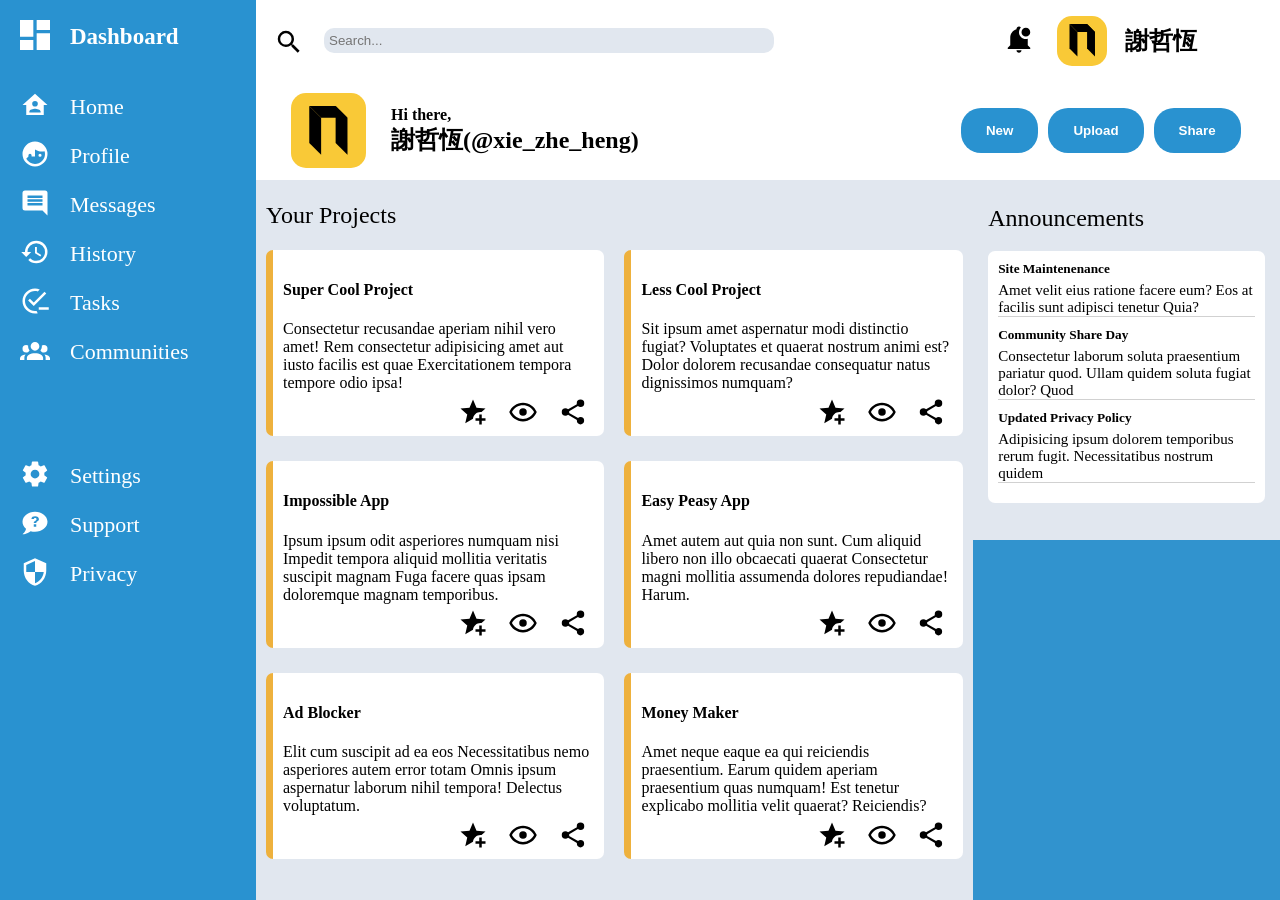
==== commit 4fc73380: "announcements bar done" ====
--- a/dashboard-grid-project/index.html
+++ b/dashboard-grid-project/index.html
@@ -414,6 +414,20 @@
           <div class="announcements">
             <h2>Announcements</h2>
             <div class="site-bar">
+              <div class="site-post">
+                <h5>Site Maintenenance</h5>
+                <p>
+                  Amet velit eius ratione facere eum? Eos at facilis sunt adipisci tenetur Quia?
+                </p>
+              </div>
+              <div class="site-post">
+                <h5>Community Share Day</h5>
+                <p>Consectetur laborum soluta praesentium pariatur quod. Ullam quidem soluta fugiat  dolor? Quod</p>
+              </div>
+              <div class="site-post">
+                <h5>Updated Privacy Policy</h5>
+                <p>Adipisicing ipsum dolorem temporibus rerum fugit. Necessitatibus nostrum quidem</p>
+              </div>
             </div>
           </div>
           <div class="trending"></div>
--- a/dashboard-grid-project/style.css
+++ b/dashboard-grid-project/style.css
@@ -228,7 +228,6 @@
 
 .announcements-trending {
   grid-area: announcements-trending;
-  background-color: #f5793e;
 }
 
 .your-projects {
@@ -284,13 +283,12 @@
 }
 
 .announcements-trending {
-  border: 3px solid purple;
   display: grid;
   grid-template-areas: "announcements" "trending";
+  grid-template-rows: 1fr 1fr;
 }
 
 .announcements {
-  background-color: #4e9a06;
   grid-area: announcements;
 }
 
@@ -305,7 +303,9 @@
 }
 
 .announcements h2 {
+  margin-top: 8%;
   margin-left: 5%;
+  font-weight: 540;
 }
 
 .site-bar {
@@ -314,9 +314,25 @@
   margin-left: 5%;
   background-color: #ffffff;
   border-radius: 7px;
-  border: 3px solid red;
-}
-
-
-
-
+  display: flex;
+  flex-direction: column;
+  overflow: hidden;
+  padding: 10px;
+}
+
+.site-bar h5 {
+  margin: 0;
+  padding: 0;
+  margin-bottom: 5px;
+}
+
+.site-bar p  {
+  margin: 0; 
+  padding: 0; 
+  font-size: 15px;
+  margin-bottom: 10px;
+  border-bottom: 1px solid #d1d1d1;
+}
+
+
+
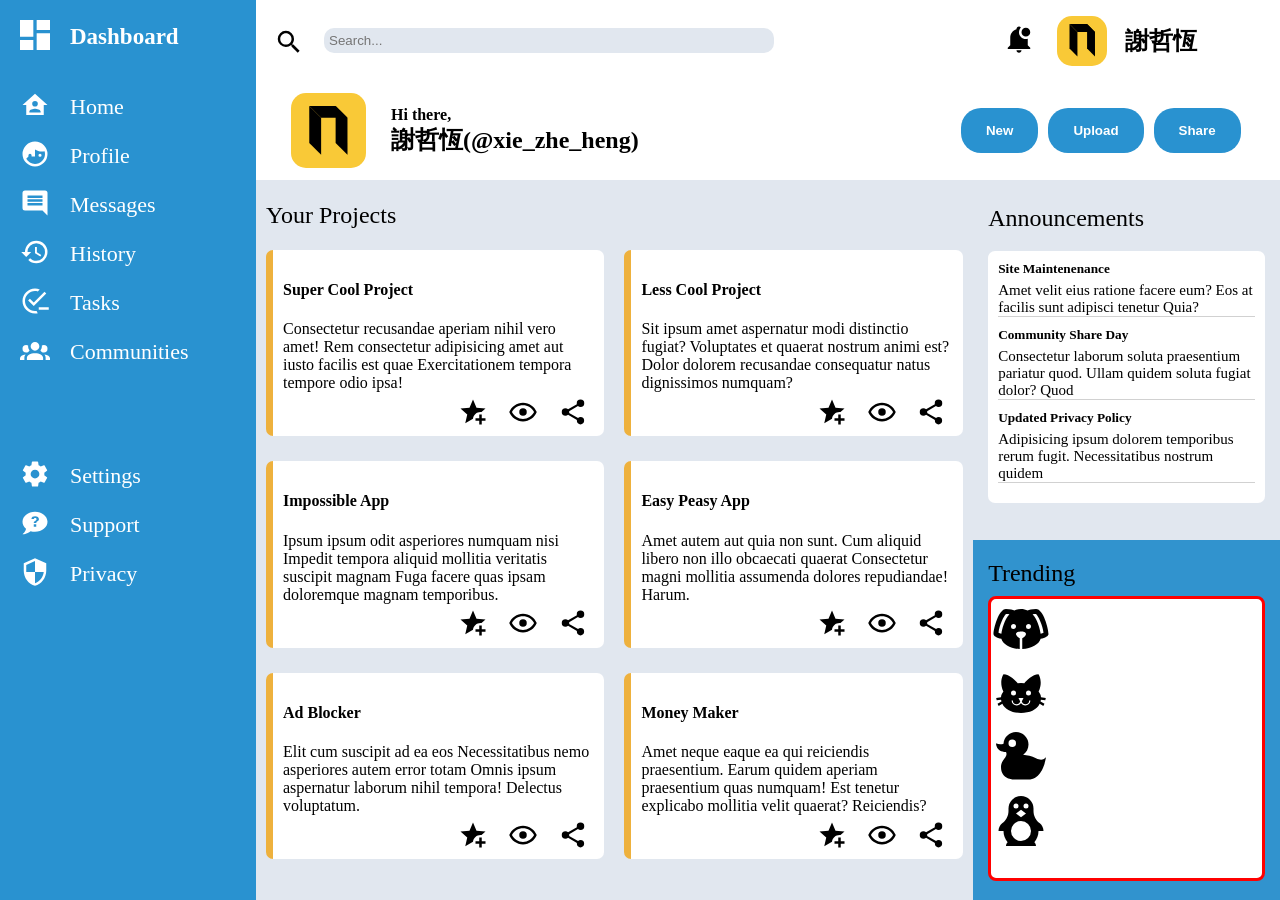
==== commit 9469c89d: "last section trending" ====
--- a/dashboard-grid-project/index.html
+++ b/dashboard-grid-project/index.html
@@ -417,20 +417,48 @@
               <div class="site-post">
                 <h5>Site Maintenenance</h5>
                 <p>
-                  Amet velit eius ratione facere eum? Eos at facilis sunt adipisci tenetur Quia?
+                  Amet velit eius ratione facere eum? Eos at facilis sunt
+                  adipisci tenetur Quia?
                 </p>
               </div>
               <div class="site-post">
                 <h5>Community Share Day</h5>
-                <p>Consectetur laborum soluta praesentium pariatur quod. Ullam quidem soluta fugiat  dolor? Quod</p>
+                <p>
+                  Consectetur laborum soluta praesentium pariatur quod. Ullam
+                  quidem soluta fugiat dolor? Quod
+                </p>
               </div>
               <div class="site-post">
                 <h5>Updated Privacy Policy</h5>
-                <p>Adipisicing ipsum dolorem temporibus rerum fugit. Necessitatibus nostrum quidem</p>
-              </div>
-            </div>
-          </div>
-          <div class="trending"></div>
+                <p>
+                  Adipisicing ipsum dolorem temporibus rerum fugit.
+                  Necessitatibus nostrum quidem
+                </p>
+              </div>
+            </div>
+          </div>
+          <div class="trending">
+            <h2>Trending</h2>
+            <div class="accounts">
+              <div class="item-account">
+                <svg xmlns="http://www.w3.org/2000/svg" viewBox="0 0 24 24">
+                  <title>dog</title>
+                  <path
+                    d="M18,4C16.29,4 15.25,4.33 14.65,4.61C13.88,4.23 13,4 12,4C11,4 10.12,4.23 9.35,4.61C8.75,4.33 7.71,4 6,4C3,4 1,12 1,14C1,14.83 2.32,15.59 4.14,15.9C4.78,18.14 7.8,19.85 11.5,20V15.72C10.91,15.35 10,14.68 10,14C10,13 12,13 12,13C12,13 14,13 14,14C14,14.68 13.09,15.35 12.5,15.72V20C16.2,19.85 19.22,18.14 19.86,15.9C21.68,15.59 23,14.83 23,14C23,12 21,4 18,4M4.15,13.87C3.65,13.75 3.26,13.61 3,13.5C3.25,10.73 5.2,6.4 6.05,6C6.59,6 7,6.06 7.37,6.11C5.27,8.42 4.44,12.04 4.15,13.87M9,12A1,1 0 0,1 8,11C8,10.46 8.45,10 9,10A1,1 0 0,1 10,11C10,11.56 9.55,12 9,12M15,12A1,1 0 0,1 14,11C14,10.46 14.45,10 15,10A1,1 0 0,1 16,11C16,11.56 15.55,12 15,12M19.85,13.87C19.56,12.04 18.73,8.42 16.63,6.11C17,6.06 17.41,6 17.95,6C18.8,6.4 20.75,10.73 21,13.5C20.75,13.61 20.36,13.75 19.85,13.87Z"
+                  />
+                </svg>
+              </div>
+              <div class="item-account">
+                <svg xmlns="http://www.w3.org/2000/svg" viewBox="0 0 24 24"><title>cat</title><path d="M12,8L10.67,8.09C9.81,7.07 7.4,4.5 5,4.5C5,4.5 3.03,7.46 4.96,11.41C4.41,12.24 4.07,12.67 4,13.66L2.07,13.95L2.28,14.93L4.04,14.67L4.18,15.38L2.61,16.32L3.08,17.21L4.53,16.32C5.68,18.76 8.59,20 12,20C15.41,20 18.32,18.76 19.47,16.32L20.92,17.21L21.39,16.32L19.82,15.38L19.96,14.67L21.72,14.93L21.93,13.95L20,13.66C19.93,12.67 19.59,12.24 19.04,11.41C20.97,7.46 19,4.5 19,4.5C16.6,4.5 14.19,7.07 13.33,8.09L12,8M9,11A1,1 0 0,1 10,12A1,1 0 0,1 9,13A1,1 0 0,1 8,12A1,1 0 0,1 9,11M15,11A1,1 0 0,1 16,12A1,1 0 0,1 15,13A1,1 0 0,1 14,12A1,1 0 0,1 15,11M11,14H13L12.3,15.39C12.5,16.03 13.06,16.5 13.75,16.5A1.5,1.5 0 0,0 15.25,15H15.75A2,2 0 0,1 13.75,17C13,17 12.35,16.59 12,16V16H12C11.65,16.59 11,17 10.25,17A2,2 0 0,1 8.25,15H8.75A1.5,1.5 0 0,0 10.25,16.5C10.94,16.5 11.5,16.03 11.7,15.39L11,14Z" /></svg>
+              </div>
+              <div class="item-account">
+                 <svg xmlns="http://www.w3.org/2000/svg" viewBox="0 0 24 24"><title>duck</title><path d="M8.5,5A1.5,1.5 0 0,0 7,6.5A1.5,1.5 0 0,0 8.5,8A1.5,1.5 0 0,0 10,6.5A1.5,1.5 0 0,0 8.5,5M10,2A5,5 0 0,1 15,7C15,8.7 14.15,10.2 12.86,11.1C14.44,11.25 16.22,11.61 18,12.5C21,14 22,12 22,12C22,12 21,21 15,21H9C9,21 4,21 4,16C4,13 7,12 6,10C2,10 2,6.5 2,6.5C3,7 4.24,7 5,6.65C5.19,4.05 7.36,2 10,2Z" /></svg>
+              </div>
+              <div class="item-account">
+                <svg xmlns="http://www.w3.org/2000/svg" viewBox="0 0 24 24"><title>penguin</title><path d="M19,16C19,17.72 18.37,19.3 17.34,20.5C17.75,20.89 18,21.41 18,22H6C6,21.41 6.25,20.89 6.66,20.5C5.63,19.3 5,17.72 5,16H3C3,14.75 3.57,13.64 4.46,12.91L4.47,12.89C6,11.81 7,10 7,8V7A5,5 0 0,1 12,2A5,5 0 0,1 17,7V8C17,10 18,11.81 19.53,12.89L19.54,12.91C20.43,13.64 21,14.75 21,16H19M16,16A4,4 0 0,0 12,12A4,4 0 0,0 8,16A4,4 0 0,0 12,20A4,4 0 0,0 16,16M10,9L12,10.5L14,9L12,7.5L10,9M10,5A1,1 0 0,0 9,6A1,1 0 0,0 10,7A1,1 0 0,0 11,6A1,1 0 0,0 10,5M14,5A1,1 0 0,0 13,6A1,1 0 0,0 14,7A1,1 0 0,0 15,6A1,1 0 0,0 14,5Z" /></svg>
+              </div>
+            </div>
+          </div>
         </div>
         <!-- /announcements trending -->
       </div>
--- a/dashboard-grid-project/style.css
+++ b/dashboard-grid-project/style.css
@@ -336,3 +336,30 @@
 
 
 
+.trending {
+  display: flex;
+  flex-direction: column;
+  align-items: flex-start;
+}
+
+.trending h2  {
+  margin-left: 5%;
+  margin-bottom: 3%;
+  font-weight: 500;
+}
+
+.accounts {
+  width: 90%;
+  height: 79%;
+  background-color:#ffff ;
+  margin-left: 5%; 
+  margin-top: 0;
+  border-radius: 8px;
+  border: 3px solid red;
+}
+
+.item-account svg {
+  width: 60px;
+}
+
+
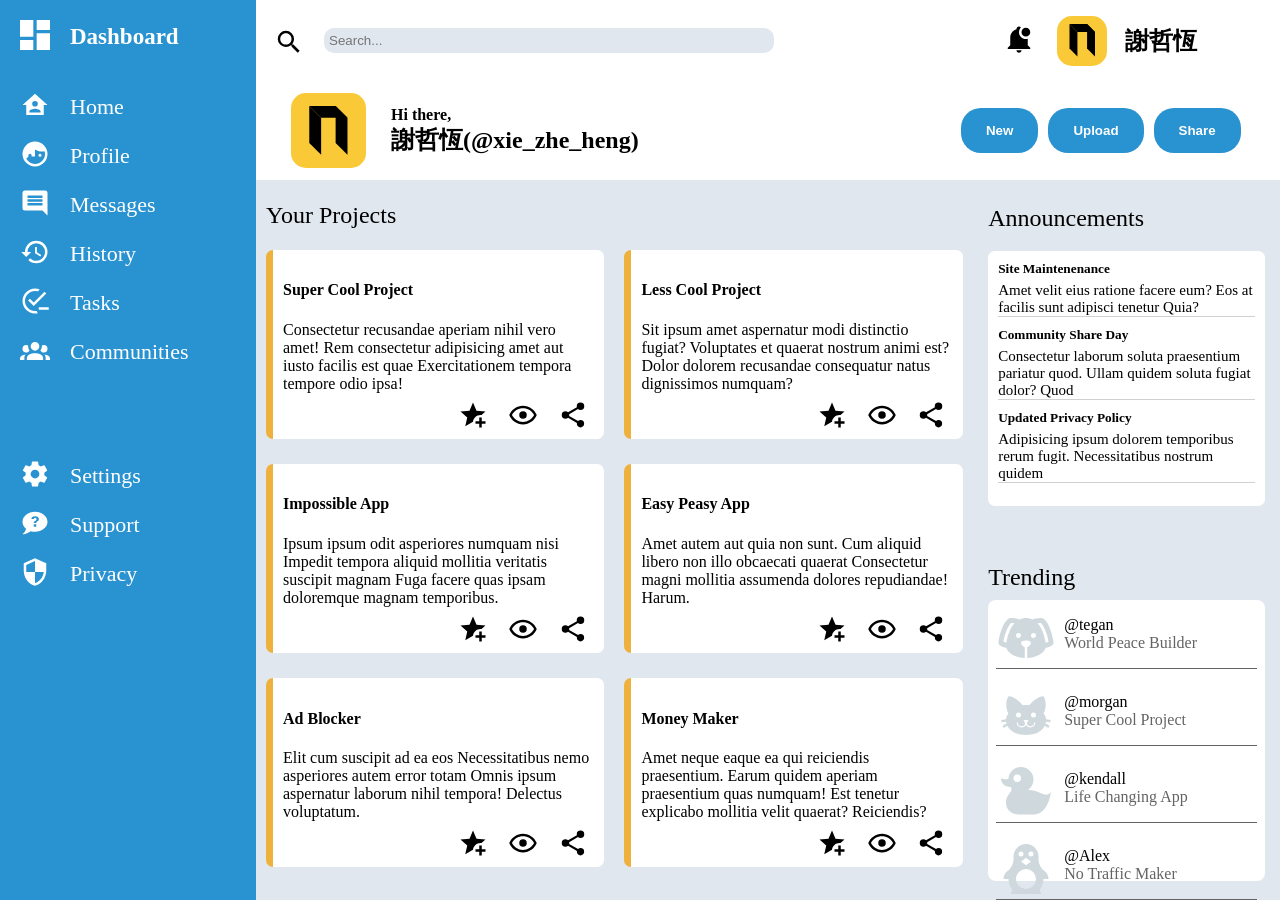
==== commit b0d5473f: "first working version of the site" ====
--- a/dashboard-grid-project/index.html
+++ b/dashboard-grid-project/index.html
@@ -444,18 +444,45 @@
                 <svg xmlns="http://www.w3.org/2000/svg" viewBox="0 0 24 24">
                   <title>dog</title>
                   <path
-                    d="M18,4C16.29,4 15.25,4.33 14.65,4.61C13.88,4.23 13,4 12,4C11,4 10.12,4.23 9.35,4.61C8.75,4.33 7.71,4 6,4C3,4 1,12 1,14C1,14.83 2.32,15.59 4.14,15.9C4.78,18.14 7.8,19.85 11.5,20V15.72C10.91,15.35 10,14.68 10,14C10,13 12,13 12,13C12,13 14,13 14,14C14,14.68 13.09,15.35 12.5,15.72V20C16.2,19.85 19.22,18.14 19.86,15.9C21.68,15.59 23,14.83 23,14C23,12 21,4 18,4M4.15,13.87C3.65,13.75 3.26,13.61 3,13.5C3.25,10.73 5.2,6.4 6.05,6C6.59,6 7,6.06 7.37,6.11C5.27,8.42 4.44,12.04 4.15,13.87M9,12A1,1 0 0,1 8,11C8,10.46 8.45,10 9,10A1,1 0 0,1 10,11C10,11.56 9.55,12 9,12M15,12A1,1 0 0,1 14,11C14,10.46 14.45,10 15,10A1,1 0 0,1 16,11C16,11.56 15.55,12 15,12M19.85,13.87C19.56,12.04 18.73,8.42 16.63,6.11C17,6.06 17.41,6 17.95,6C18.8,6.4 20.75,10.73 21,13.5C20.75,13.61 20.36,13.75 19.85,13.87Z"
-                  />
-                </svg>
+                    d="M18,4C16.29,4 15.25,4.33 14.65,4.61C13.88,4.23 13,4 12,4C11,4 10.12,4.23 9.35,4.61C8.75,4.33 7.71,4 6,4C3,4 1,12 1,14C1,14.83 2.32,15.59 4.14,15.9C4.78,18.14 7.8,19.85 11.5,20V15.72C10.91,15.35 10,14.68 10,14C10,13 12,13 12,13C12,13 14,13 14,14C14,14.68 13.09,15.35 12.5,15.72V20C16.2,19.85 19.22,18.14 19.86,15.9C21.68,15.59 23,14.83 23,14C23,12 21,4 18,4M4.15,13.87C3.65,13.75 3.26,13.61 3,13.5C3.25,10.73 5.2,6.4 6.05,6C6.59,6 7,6.06 7.37,6.11C5.27,8.42 4.44,12.04 4.15,13.87M9,12A1,1 0 0,1 8,11C8,10.46 8.45,10 9,10A1,1 0 0,1 10,11C10,11.56 9.55,12 9,12M15,12A1,1 0 0,1 14,11C14,10.46 14.45,10 15,10A1,1 0 0,1 16,11C16,11.56 15.55,12 15,12M19.85,13.87C19.56,12.04 18.73,8.42 16.63,6.11C17,6.06 17.41,6 17.95,6C18.8,6.4 20.75,10.73 21,13.5C20.75,13.61 20.36,13.75 19.85,13.87Z" fill="#cfd8dc"
+                  />
+                </svg>
+                <div class="info-account"><p class="at-handle">@tegan</p>
+<p class="desc-handle">World Peace Builder</p>
+                </div>
               </div>
               <div class="item-account">
-                <svg xmlns="http://www.w3.org/2000/svg" viewBox="0 0 24 24"><title>cat</title><path d="M12,8L10.67,8.09C9.81,7.07 7.4,4.5 5,4.5C5,4.5 3.03,7.46 4.96,11.41C4.41,12.24 4.07,12.67 4,13.66L2.07,13.95L2.28,14.93L4.04,14.67L4.18,15.38L2.61,16.32L3.08,17.21L4.53,16.32C5.68,18.76 8.59,20 12,20C15.41,20 18.32,18.76 19.47,16.32L20.92,17.21L21.39,16.32L19.82,15.38L19.96,14.67L21.72,14.93L21.93,13.95L20,13.66C19.93,12.67 19.59,12.24 19.04,11.41C20.97,7.46 19,4.5 19,4.5C16.6,4.5 14.19,7.07 13.33,8.09L12,8M9,11A1,1 0 0,1 10,12A1,1 0 0,1 9,13A1,1 0 0,1 8,12A1,1 0 0,1 9,11M15,11A1,1 0 0,1 16,12A1,1 0 0,1 15,13A1,1 0 0,1 14,12A1,1 0 0,1 15,11M11,14H13L12.3,15.39C12.5,16.03 13.06,16.5 13.75,16.5A1.5,1.5 0 0,0 15.25,15H15.75A2,2 0 0,1 13.75,17C13,17 12.35,16.59 12,16V16H12C11.65,16.59 11,17 10.25,17A2,2 0 0,1 8.25,15H8.75A1.5,1.5 0 0,0 10.25,16.5C10.94,16.5 11.5,16.03 11.7,15.39L11,14Z" /></svg>
+                <svg xmlns="http://www.w3.org/2000/svg" viewBox="0 0 24 24">
+                  <title>cat</title>
+                  <path
+                    d="M12,8L10.67,8.09C9.81,7.07 7.4,4.5 5,4.5C5,4.5 3.03,7.46 4.96,11.41C4.41,12.24 4.07,12.67 4,13.66L2.07,13.95L2.28,14.93L4.04,14.67L4.18,15.38L2.61,16.32L3.08,17.21L4.53,16.32C5.68,18.76 8.59,20 12,20C15.41,20 18.32,18.76 19.47,16.32L20.92,17.21L21.39,16.32L19.82,15.38L19.96,14.67L21.72,14.93L21.93,13.95L20,13.66C19.93,12.67 19.59,12.24 19.04,11.41C20.97,7.46 19,4.5 19,4.5C16.6,4.5 14.19,7.07 13.33,8.09L12,8M9,11A1,1 0 0,1 10,12A1,1 0 0,1 9,13A1,1 0 0,1 8,12A1,1 0 0,1 9,11M15,11A1,1 0 0,1 16,12A1,1 0 0,1 15,13A1,1 0 0,1 14,12A1,1 0 0,1 15,11M11,14H13L12.3,15.39C12.5,16.03 13.06,16.5 13.75,16.5A1.5,1.5 0 0,0 15.25,15H15.75A2,2 0 0,1 13.75,17C13,17 12.35,16.59 12,16V16H12C11.65,16.59 11,17 10.25,17A2,2 0 0,1 8.25,15H8.75A1.5,1.5 0 0,0 10.25,16.5C10.94,16.5 11.5,16.03 11.7,15.39L11,14Z" fill="#cfd8dc"
+                  />
+                </svg>
+                <div class="info-account"><p class="at-handle">@morgan</p>
+<p class="desc-handle">Super Cool Project</p>
+                </div>
               </div>
               <div class="item-account">
-                 <svg xmlns="http://www.w3.org/2000/svg" viewBox="0 0 24 24"><title>duck</title><path d="M8.5,5A1.5,1.5 0 0,0 7,6.5A1.5,1.5 0 0,0 8.5,8A1.5,1.5 0 0,0 10,6.5A1.5,1.5 0 0,0 8.5,5M10,2A5,5 0 0,1 15,7C15,8.7 14.15,10.2 12.86,11.1C14.44,11.25 16.22,11.61 18,12.5C21,14 22,12 22,12C22,12 21,21 15,21H9C9,21 4,21 4,16C4,13 7,12 6,10C2,10 2,6.5 2,6.5C3,7 4.24,7 5,6.65C5.19,4.05 7.36,2 10,2Z" /></svg>
+                <svg xmlns="http://www.w3.org/2000/svg" viewBox="0 0 24 24">
+                  <title>duck</title>
+                  <path
+                    d="M8.5,5A1.5,1.5 0 0,0 7,6.5A1.5,1.5 0 0,0 8.5,8A1.5,1.5 0 0,0 10,6.5A1.5,1.5 0 0,0 8.5,5M10,2A5,5 0 0,1 15,7C15,8.7 14.15,10.2 12.86,11.1C14.44,11.25 16.22,11.61 18,12.5C21,14 22,12 22,12C22,12 21,21 15,21H9C9,21 4,21 4,16C4,13 7,12 6,10C2,10 2,6.5 2,6.5C3,7 4.24,7 5,6.65C5.19,4.05 7.36,2 10,2Z" fill="#cfd8dc"
+                  />
+                </svg>
+                <div class="info-account"><p class="at-handle">@kendall</p>
+<p class="desc-handle">Life Changing App</p>
+                </div>
               </div>
               <div class="item-account">
-                <svg xmlns="http://www.w3.org/2000/svg" viewBox="0 0 24 24"><title>penguin</title><path d="M19,16C19,17.72 18.37,19.3 17.34,20.5C17.75,20.89 18,21.41 18,22H6C6,21.41 6.25,20.89 6.66,20.5C5.63,19.3 5,17.72 5,16H3C3,14.75 3.57,13.64 4.46,12.91L4.47,12.89C6,11.81 7,10 7,8V7A5,5 0 0,1 12,2A5,5 0 0,1 17,7V8C17,10 18,11.81 19.53,12.89L19.54,12.91C20.43,13.64 21,14.75 21,16H19M16,16A4,4 0 0,0 12,12A4,4 0 0,0 8,16A4,4 0 0,0 12,20A4,4 0 0,0 16,16M10,9L12,10.5L14,9L12,7.5L10,9M10,5A1,1 0 0,0 9,6A1,1 0 0,0 10,7A1,1 0 0,0 11,6A1,1 0 0,0 10,5M14,5A1,1 0 0,0 13,6A1,1 0 0,0 14,7A1,1 0 0,0 15,6A1,1 0 0,0 14,5Z" /></svg>
+                <svg xmlns="http://www.w3.org/2000/svg" viewBox="0 0 24 24">
+                  <title>penguin</title>
+                  <path
+                    d="M19,16C19,17.72 18.37,19.3 17.34,20.5C17.75,20.89 18,21.41 18,22H6C6,21.41 6.25,20.89 6.66,20.5C5.63,19.3 5,17.72 5,16H3C3,14.75 3.57,13.64 4.46,12.91L4.47,12.89C6,11.81 7,10 7,8V7A5,5 0 0,1 12,2A5,5 0 0,1 17,7V8C17,10 18,11.81 19.53,12.89L19.54,12.91C20.43,13.64 21,14.75 21,16H19M16,16A4,4 0 0,0 12,12A4,4 0 0,0 8,16A4,4 0 0,0 12,20A4,4 0 0,0 16,16M10,9L12,10.5L14,9L12,7.5L10,9M10,5A1,1 0 0,0 9,6A1,1 0 0,0 10,7A1,1 0 0,0 11,6A1,1 0 0,0 10,5M14,5A1,1 0 0,0 13,6A1,1 0 0,0 14,7A1,1 0 0,0 15,6A1,1 0 0,0 14,5Z" fill="#cfd8dc"
+                  />
+                </svg>
+                <div class="info-account"><p class="at-handle">@Alex</p>
+<p class="desc-handle">No Traffic Maker</p>
+                </div>
               </div>
             </div>
           </div>
--- a/dashboard-grid-project/style.css
+++ b/dashboard-grid-project/style.css
@@ -293,7 +293,6 @@
 }
 
 .trending {
-  background-color: #3193ce;
   grid-area: trending;
 }
 
@@ -350,16 +349,37 @@
 
 .accounts {
   width: 90%;
-  height: 79%;
+  height: 77%;
   background-color:#ffff ;
   margin-left: 5%; 
   margin-top: 0;
   border-radius: 8px;
-  border: 3px solid red;
+  display: flex;
+  flex-direction: column;
 }
 
 .item-account svg {
   width: 60px;
 }
 
-
+.item-account {
+  display: flex;
+  margin: 8px;
+  border-bottom: 1px solid #646464;
+}
+
+.item-account p {
+  margin: 0;
+  padding: 0;
+}
+
+.info-account {
+  margin: 8px;
+}
+
+.at-handle {
+  font-weight: 540;
+}
+.desc-handle {
+  color: #646464;
+}
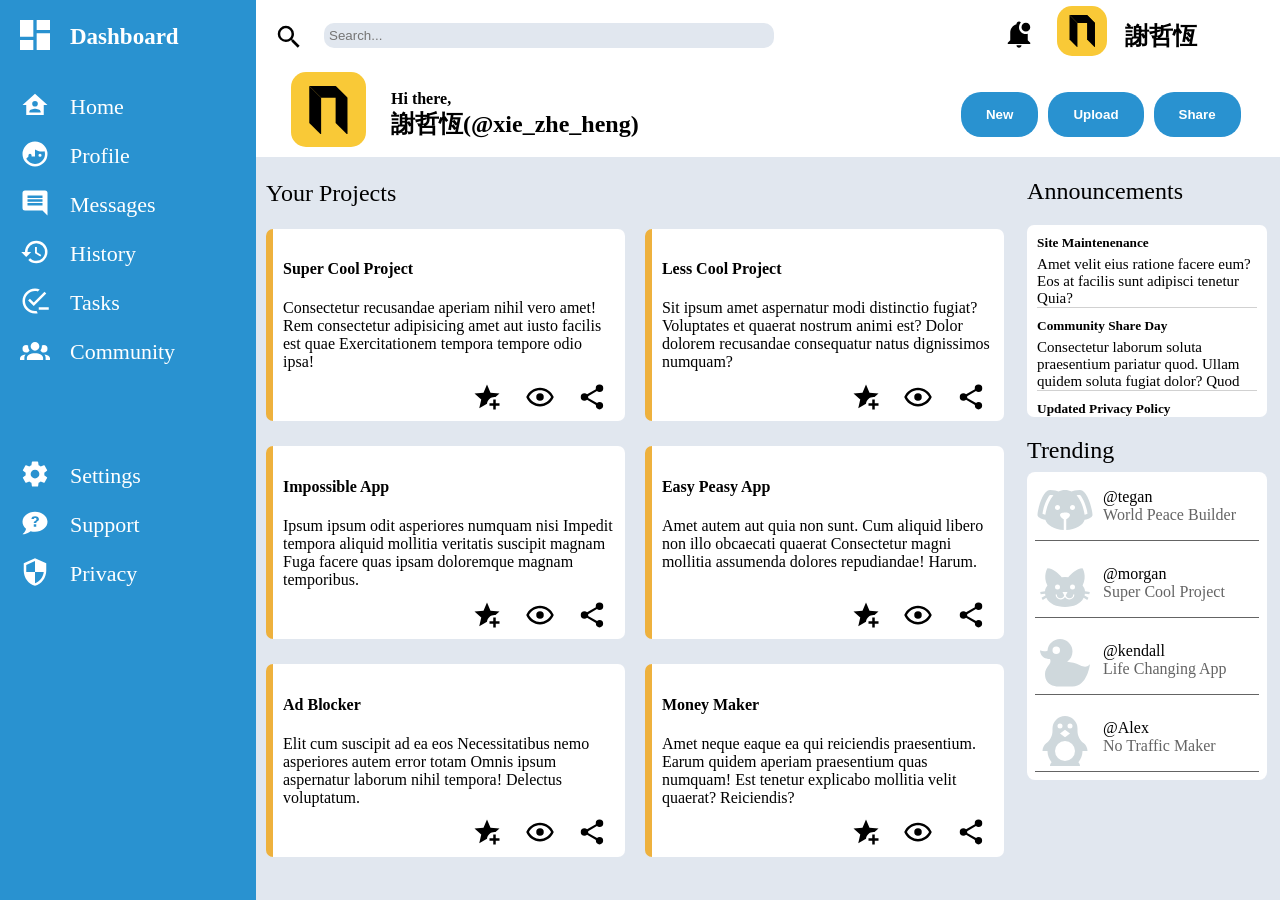
==== commit 7649e569: "align profile pic spelling change" ====
--- a/dashboard-grid-project/index.html
+++ b/dashboard-grid-project/index.html
@@ -91,7 +91,7 @@
                     <path
                       d="M12,5.5A3.5,3.5 0 0,1 15.5,9A3.5,3.5 0 0,1 12,12.5A3.5,3.5 0 0,1 8.5,9A3.5,3.5 0 0,1 12,5.5M5,8C5.56,8 6.08,8.15 6.53,8.42C6.38,9.85 6.8,11.27 7.66,12.38C7.16,13.34 6.16,14 5,14A3,3 0 0,1 2,11A3,3 0 0,1 5,8M19,8A3,3 0 0,1 22,11A3,3 0 0,1 19,14C17.84,14 16.84,13.34 16.34,12.38C17.2,11.27 17.62,9.85 17.47,8.42C17.92,8.15 18.44,8 19,8M5.5,18.25C5.5,16.18 8.41,14.5 12,14.5C15.59,14.5 18.5,16.18 18.5,18.25V20H5.5V18.25M0,20V18.5C0,17.11 1.89,15.94 4.45,15.6C3.86,16.28 3.5,17.22 3.5,18.25V20H0M24,20H20.5V18.25C20.5,17.22 20.14,16.28 19.55,15.6C22.11,15.94 24,17.11 24,18.5V20Z"
                     /></svg></i
-                ><span>Communities</span></a
+                ><span>Community</span></a
               >
             </li>
             <li>
--- a/dashboard-grid-project/style.css
+++ b/dashboard-grid-project/style.css
@@ -6,11 +6,14 @@
   box-sizing: border-box;
 }
 
+
 .container {
-  height: 100vh;
+  min-height: 100vh;
+  height: auto;
   display: grid;
   grid-template-columns: 20% 1fr 1fr 1fr;
-  grid-template-rows: 20% 1fr 1fr 1fr;
+  /* FIX GRID AREA NOT EXTENDING DOWNWARD USING AUTO */
+  grid-template-rows: auto 1fr 1fr 1fr;
   grid-template-areas: "nav top top top" "nav bottom bottom bottom" "nav bottom bottom bottom" "nav bottom bottom bottom";
 }
 
@@ -142,11 +145,11 @@
   width: 50px;
   height: 50px;
   border-radius: 15px;
-  position: relative;
   display: flex;
   justify-content: center;
   align-items: center;
   margin-right: 10px;
+  margin-bottom: 10px;
   cursor: pointer;
 }
 
@@ -285,7 +288,7 @@
 .announcements-trending {
   display: grid;
   grid-template-areas: "announcements" "trending";
-  grid-template-rows: 1fr 1fr;
+  grid-template-rows: 45% 55%;
 }
 
 .announcements {
@@ -309,7 +312,7 @@
 
 .site-bar {
   width: 90%;
-  height: 70%;
+  max-height: 80%;
   margin-left: 5%;
   background-color: #ffffff;
   border-radius: 7px;
@@ -383,3 +386,19 @@
 .desc-handle {
   color: #646464;
 }
+
+@media (min-width: 1200px) {
+  .bottom {
+    grid-template-columns: 74% 1fr;
+  }
+  .announcements-trending {
+  grid-template-areas: "announcements" "trending";
+  grid-template-rows: 35% 65%;
+}
+
+.accounts {
+  height: max-content;
+}
+
+
+}
